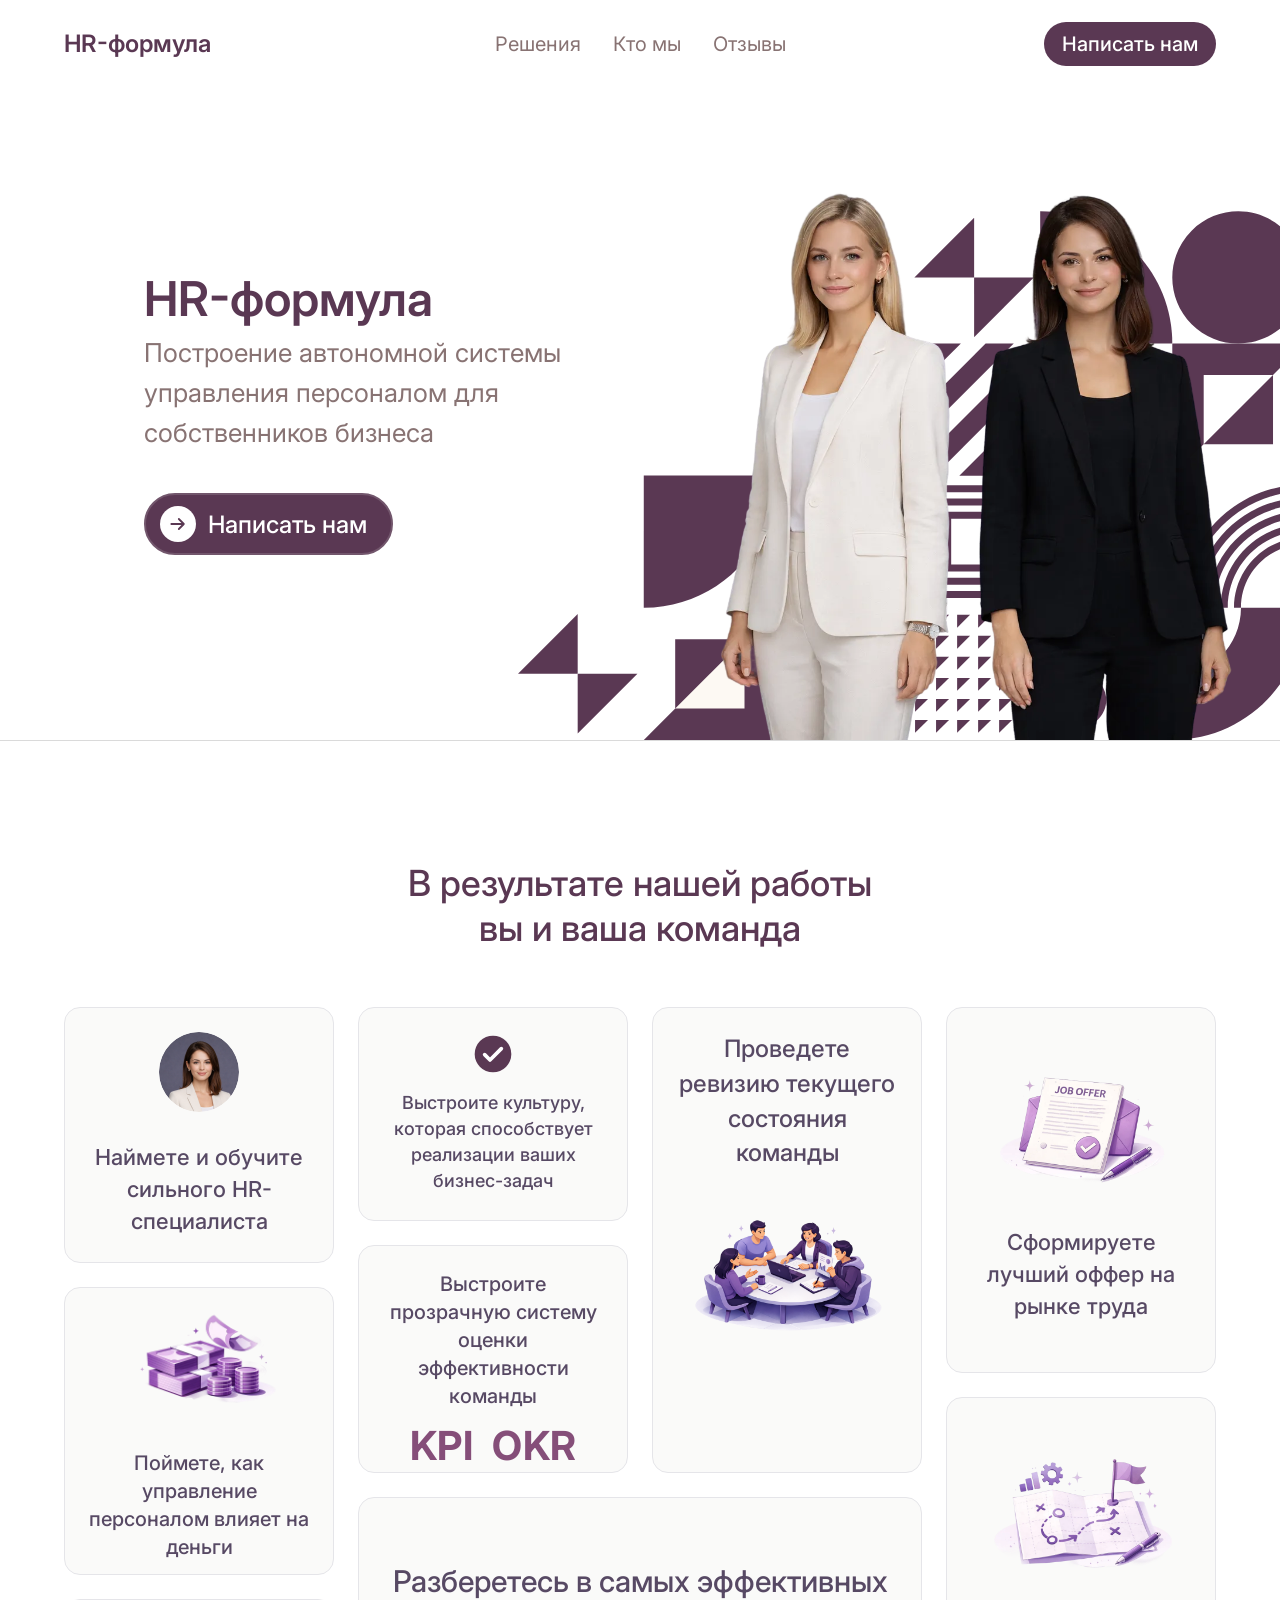
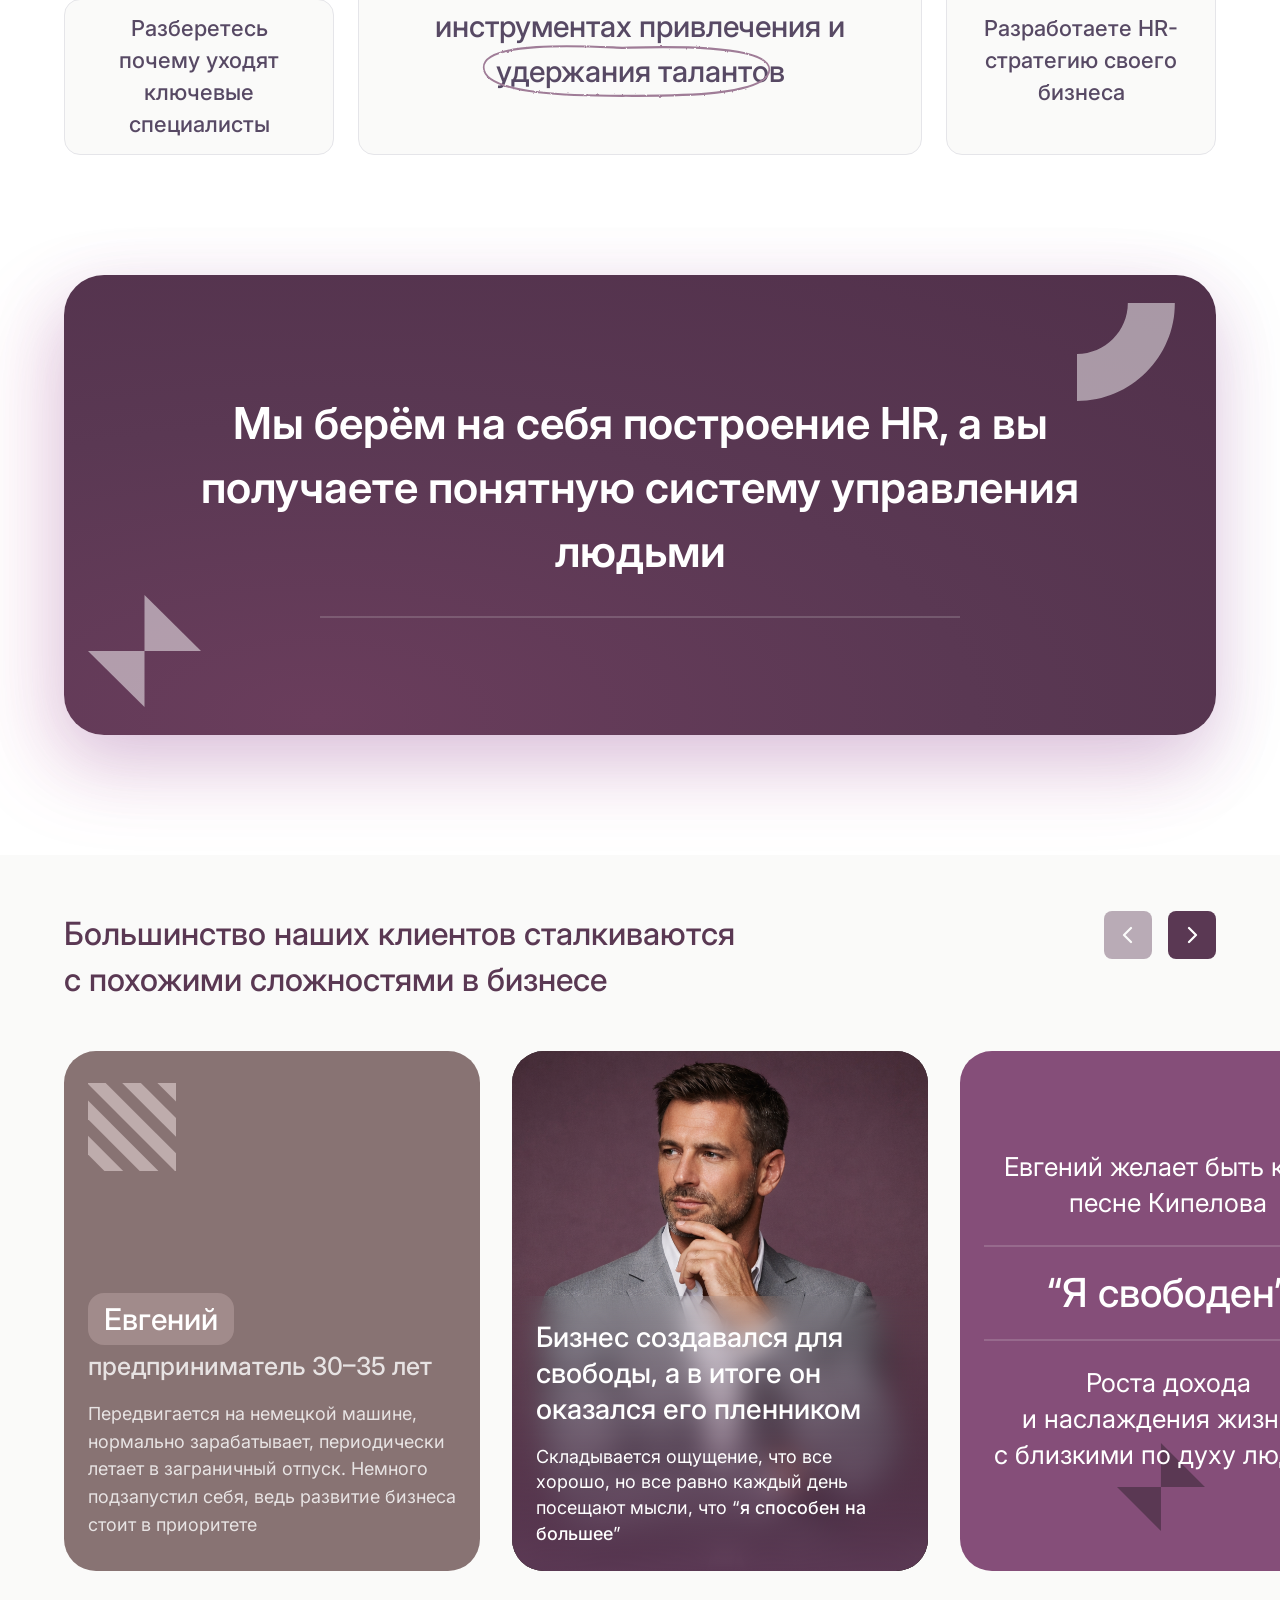
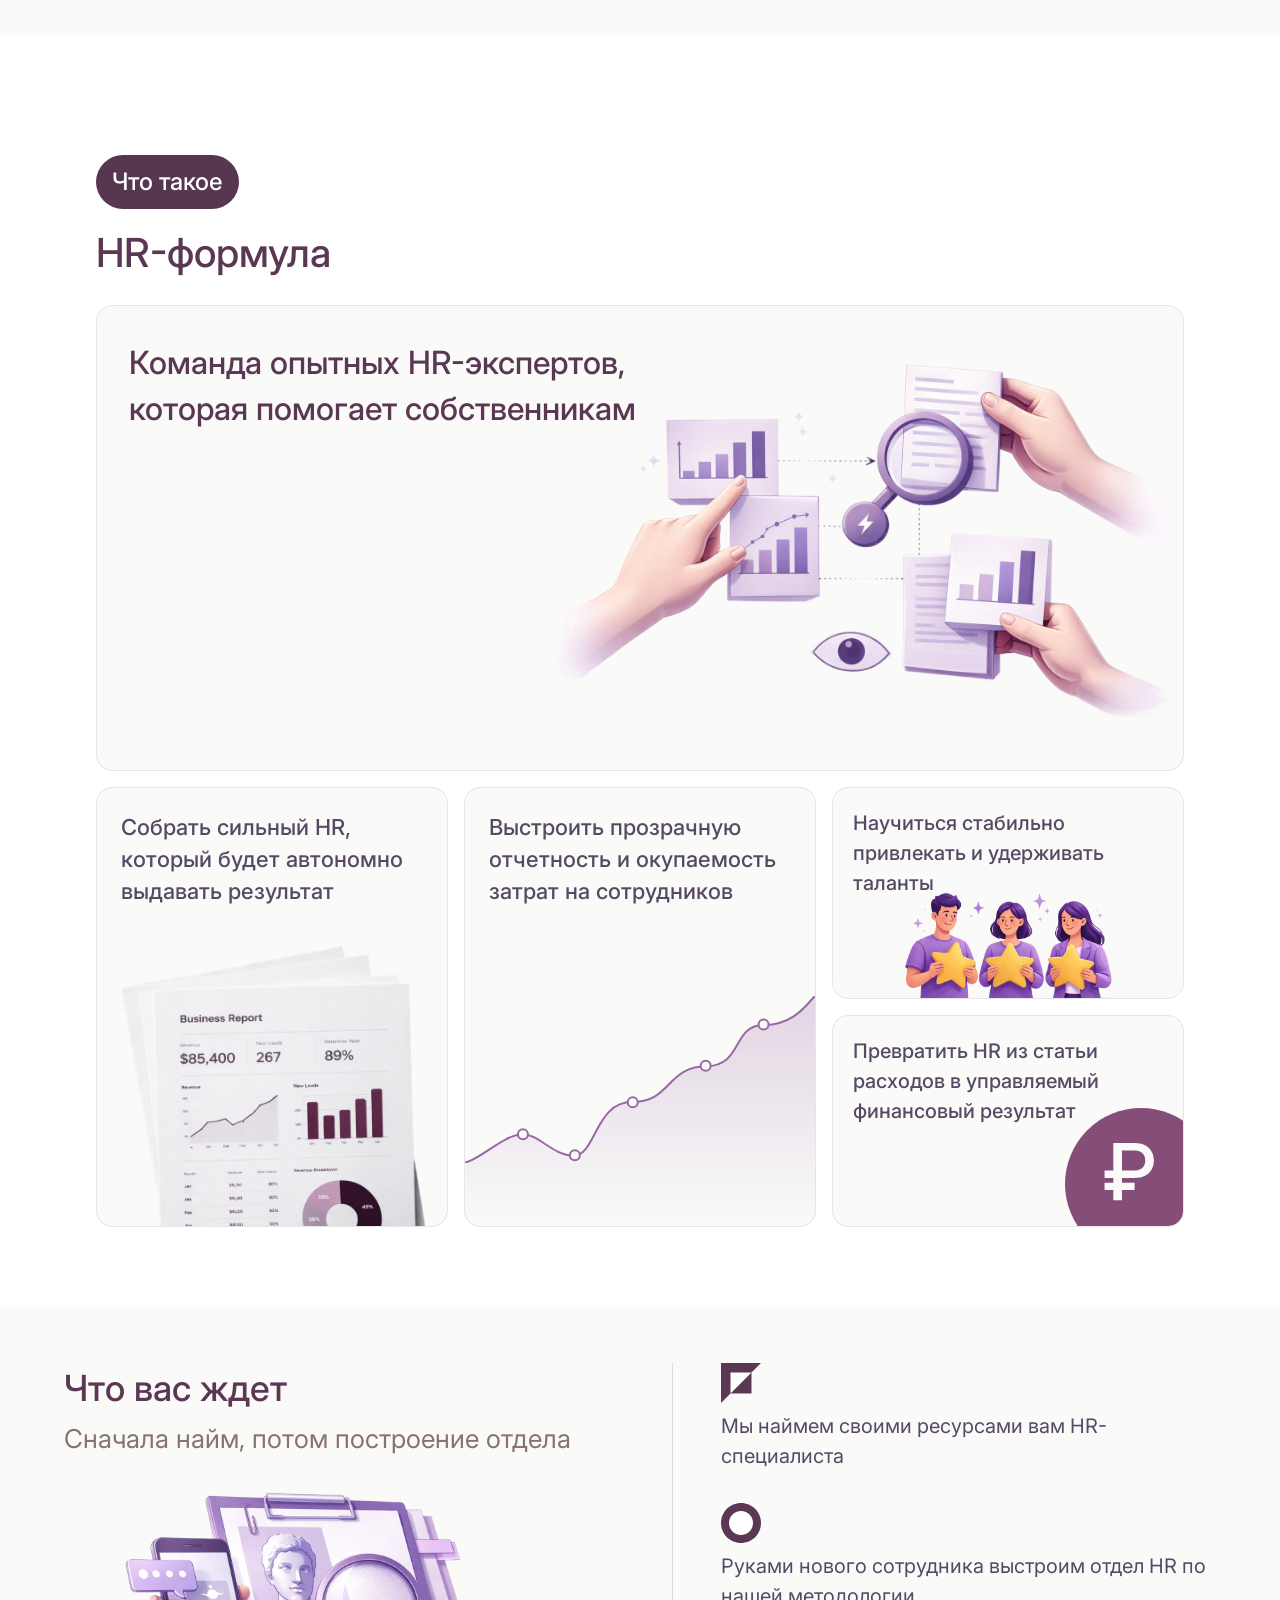
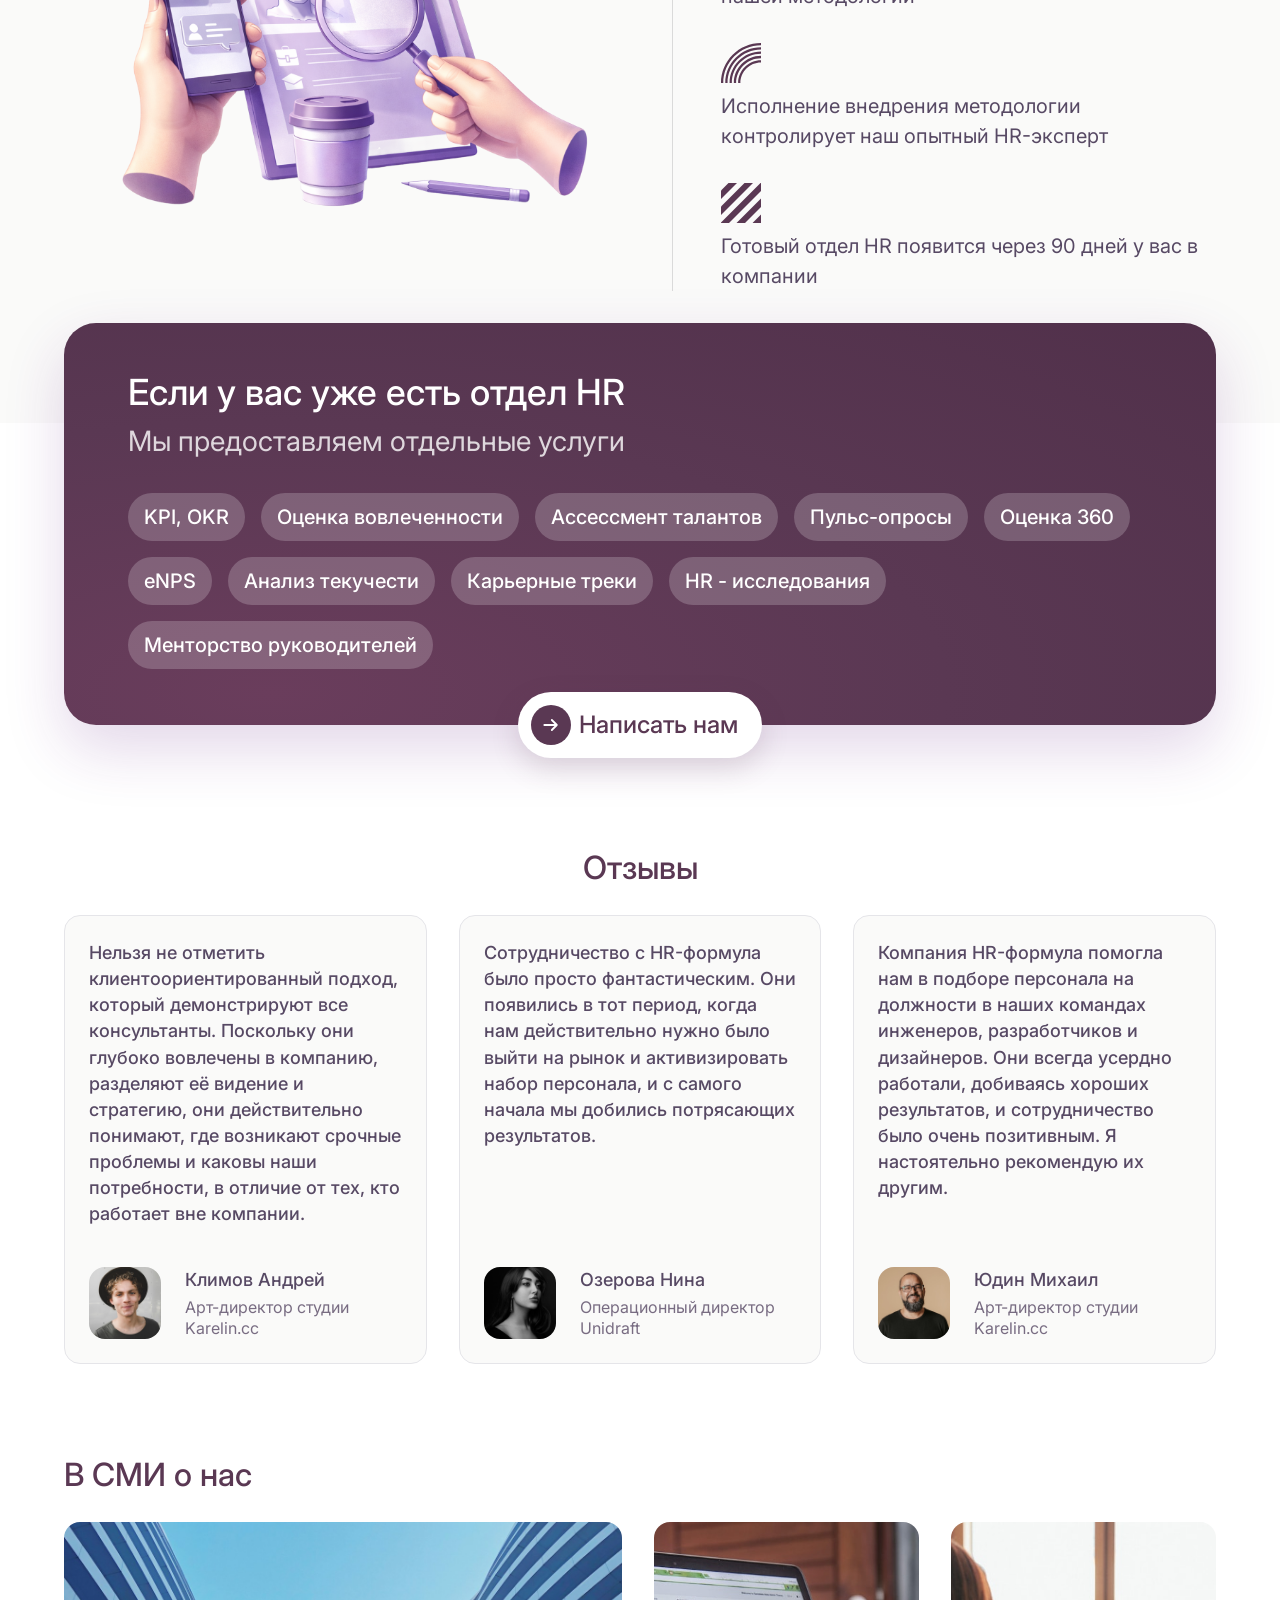
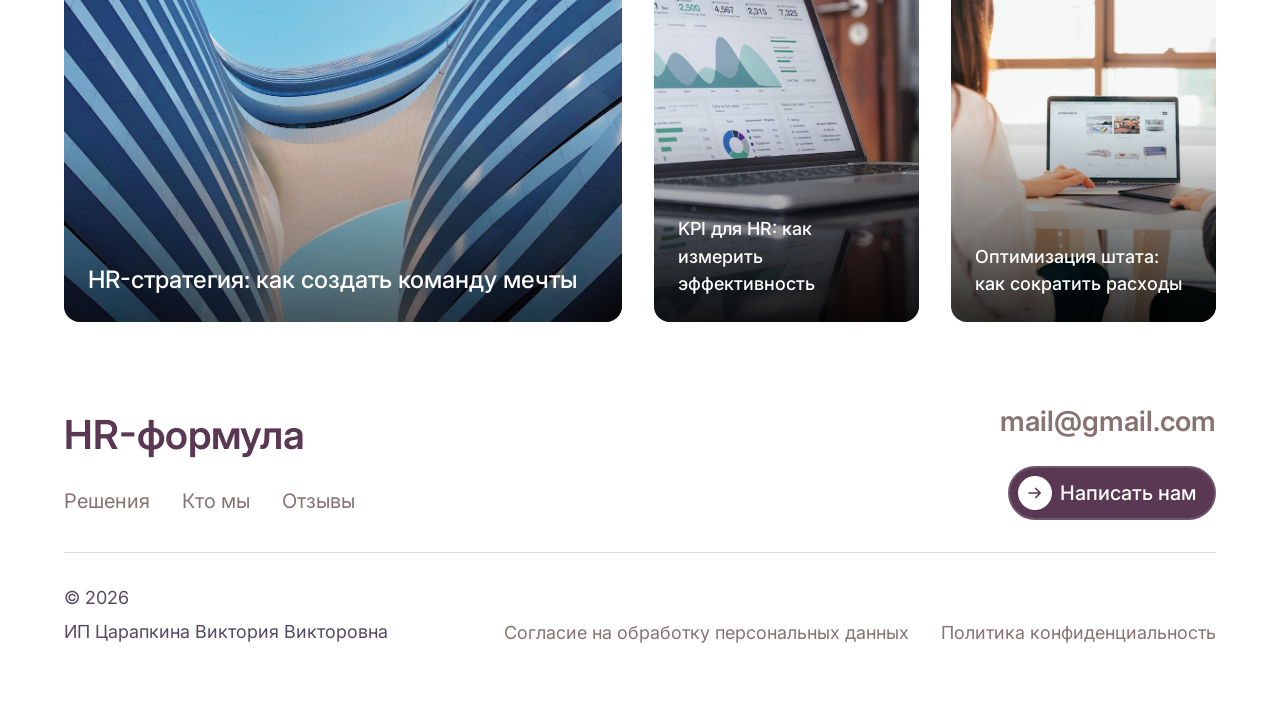
==== index.html @ 3196eb5e "Лендинг + CMS" ====
<!DOCTYPE html>
<html lang="ru">
<head>
  <meta charset="UTF-8" />
  <meta name="viewport" content="width=device-width, initial-scale=1.0" />
  <title>HR-формула</title>
  <meta name="description" content="Построение автономной системы управления персоналом для собственников бизнеса" />
  <link rel="preconnect" href="https://fonts.googleapis.com" />
  <link rel="preconnect" href="https://fonts.gstatic.com" crossorigin />
  <link href="https://fonts.googleapis.com/css2?family=Inter:wght@400;500;600&display=swap" rel="stylesheet" />
  <link rel="stylesheet" href="styles.css" />
</head>
<body>
  <!-- ============ HEADER ============ -->
  <header class="header" id="header">
    <div class="header__inner container">
      <a href="#" class="logo">HR-формула</a>

      <nav class="nav" id="nav" aria-label="Основная навигация">
        <ul class="nav__list">
          <li><a href="#solutions" class="nav__link">Решения</a></li>
          <li><a href="#about" class="nav__link">Кто мы</a></li>
          <li><a href="#reviews" class="nav__link">Отзывы</a></li>
        </ul>

        <!-- нижняя зона меню: видна только в мобильном фуллскрин-меню -->
        <div class="nav__foot">
          <a href="#contact" class="btn btn--pill nav__cta">Написать нам</a>
          <a href="mailto:mail@gmail.com" class="nav__email">mail@gmail.com</a>
        </div>
      </nav>

      <a href="#contact" class="btn btn--pill header__cta">Написать нам</a>

      <button
        class="burger"
        id="burger"
        aria-label="Открыть меню"
        aria-expanded="false"
        aria-controls="nav"
      >
        <span></span>
        <span></span>
        <span></span>
      </button>
    </div>
  </header>

  <!-- backdrop for mobile menu -->
  <div class="menu-overlay" id="menuOverlay" hidden></div>

  <!-- ============ HERO ============ -->
  <main>
    <section class="hero">
      <div class="hero__inner container">
        <div class="hero__content">
          <h1 class="hero__title">HR-формула</h1>
          <p class="hero__subtitle">
            Построение автономной системы управления персоналом
            для собственников бизнеса
          </p>
          <a href="#contact" class="btn btn--cta">
            <span class="btn--cta__icon" aria-hidden="true">
              <svg width="20" height="20" viewBox="0 0 24 24" fill="none" xmlns="http://www.w3.org/2000/svg">
                <path d="M4 12h15M13 6l6 6-6 6" stroke="#5a3853" stroke-width="2.2" stroke-linecap="round" stroke-linejoin="round"/>
              </svg>
            </span>
            Написать нам
          </a>
        </div>

        <div class="hero__media">
          <svg class="hero__pattern" viewBox="0 0 848 594" width="848" height="594" fill="none" xmlns="http://www.w3.org/2000/svg" aria-hidden="true" focusable="false">
            <g>
              <path d="M719.828 149.753C747.397 177.322 792.095 177.322 819.664 149.753C847.233 122.185 847.233 77.4867 819.664 49.9178C792.095 22.349 747.397 22.349 719.828 49.9178C692.259 77.4866 692.259 122.185 719.828 149.753Z" fill="#5A3853"/>
              <path d="M296.27 432.133C323.839 459.701 368.536 459.701 396.105 432.133C423.674 404.564 423.674 359.866 396.105 332.297C368.536 304.728 323.839 304.728 296.27 332.297C268.701 359.866 268.701 404.564 296.27 432.133Z" fill="#5A3853"/>
              <path d="M337.778 417.913C357.501 422.568 377.264 410.353 381.919 390.63C386.574 370.907 374.359 351.145 354.636 346.49C334.913 341.834 315.15 354.049 310.495 373.773C305.84 393.496 318.055 413.258 337.778 417.913Z" fill="#FDF9F3"/>
              <path d="M840.355 452.82L772.553 452.82C772.553 493.348 739.703 526.198 699.176 526.198L699.176 594C777.14 594 840.355 530.793 840.355 452.82Z" fill="#5A3853"/>
              <path d="M606.062 391.536C611.208 403.959 625.45 409.858 637.873 404.713C650.296 399.567 656.196 385.324 651.05 372.901C645.904 360.478 631.662 354.579 619.238 359.725C606.815 364.87 600.916 379.113 606.062 391.536Z" fill="#5A3853"/>
              <path d="M134.405 594L275.594 452.811L275.594 594L134.405 594Z" fill="#5A3853"/>
              <path d="M242.025 560.443L242.025 486.377L167.959 486.377L167.959 560.443L242.025 560.443Z" fill="#5A3853"/>
              <path d="M167.959 560.443L242.025 486.377L242.025 560.443L167.959 560.443Z" fill="#FDF9F3"/>
              <path d="M699.158 311.622L840.355 170.434L699.158 170.434L699.158 311.622Z" fill="#5A3853"/>
              <path d="M732.723 278.066L806.789 278.066L806.789 204L732.723 204L732.723 278.066Z" fill="#5A3853"/>
              <path d="M732.723 278.057L806.789 203.99L732.723 203.99L732.723 278.057Z" fill="white"/>
              <path d="M708.612 452.811C708.612 380.168 767.712 321.068 840.355 321.068L840.355 328.537C771.828 328.537 716.081 384.284 716.081 452.811L708.612 452.811Z" fill="#5A3853"/>
              <path d="M722.725 452.811C722.725 387.955 775.49 335.181 840.355 335.181L840.355 342.65C779.614 342.65 730.204 392.061 730.204 452.802L722.734 452.802L722.725 452.811Z" fill="#5A3853"/>
              <path d="M736.848 452.811C736.848 395.741 783.285 349.304 840.355 349.304L840.355 356.773C787.401 356.773 744.317 399.856 744.317 452.811L736.848 452.811Z" fill="#5A3853"/>
              <path d="M750.961 452.811C750.961 403.518 791.063 363.426 840.355 363.426L840.355 370.895C795.187 370.895 758.439 407.643 758.439 452.811L750.97 452.811L750.961 452.811Z" fill="#5A3853"/>
              <path d="M765.084 452.811C765.084 411.305 798.849 377.54 840.355 377.54L840.355 385.009C802.973 385.009 772.553 415.42 772.553 452.802L765.084 452.802L765.084 452.811Z" fill="#5A3853"/>
              <path d="M427.158 442.432L427.158 322.001L547.58 322.001L547.58 442.432L427.158 442.432ZM434.636 329.48L434.636 434.963L540.12 434.963L540.12 329.48L434.636 329.48Z" fill="#5A3853"/>
              <path d="M441.281 428.31L441.281 336.124L533.467 336.124L533.467 428.31L441.281 428.31ZM448.75 343.593L448.75 420.841L525.989 420.841L525.989 343.593L448.75 343.593Z" fill="#5A3853"/>
              <path d="M455.403 414.196L455.403 350.246L519.344 350.246L519.344 414.196L455.403 414.196ZM462.872 357.715L462.872 406.727L511.875 406.727L511.875 357.715L462.872 357.715Z" fill="#5A3853"/>
              <path d="M313.992 240.823C329.455 242.99 343.748 232.212 345.916 216.749C348.083 201.286 337.305 186.994 321.842 184.826C306.379 182.658 292.086 193.436 289.919 208.899C287.751 224.362 298.529 238.655 313.992 240.823Z" fill="#5A3853"/>
              <path d="M312.539 297.011C327.873 299.961 342.694 289.922 345.644 274.589C348.594 259.256 338.555 244.435 323.222 241.485C307.889 238.535 293.068 248.573 290.118 263.906C287.168 279.24 297.206 294.061 312.539 297.011Z" fill="#5A3853"/>
              <path d="M346.184 212.819C346.184 228.434 358.842 241.091 374.456 241.091C390.071 241.091 402.729 228.434 402.729 212.819C402.729 197.205 390.071 184.547 374.456 184.547C358.842 184.547 346.184 197.205 346.184 212.819Z" fill="#5A3853"/>
              <path d="M346.184 269.237C346.184 284.851 358.842 297.509 374.456 297.509C390.071 297.509 402.729 284.851 402.729 269.237C402.729 253.622 390.071 240.965 374.456 240.965C358.842 240.965 346.184 253.622 346.184 269.237Z" fill="#5A3853"/>
              <path d="M572.016 495.206C572.016 510.82 584.674 523.478 600.288 523.478C615.903 523.478 628.561 510.82 628.561 495.206C628.561 479.592 615.903 466.934 600.288 466.934C584.674 466.934 572.016 479.592 572.016 495.206Z" fill="#5A3853"/>
              <path d="M572.016 551.614C572.016 567.229 584.674 579.887 600.288 579.887C615.903 579.887 628.561 567.229 628.561 551.614C628.561 536 615.903 523.342 600.288 523.342C584.674 523.342 572.016 536 572.016 551.614Z" fill="#5A3853"/>
              <path d="M628.561 495.206C628.561 510.82 641.219 523.478 656.833 523.478C672.448 523.478 685.105 510.82 685.105 495.206C685.105 479.592 672.448 466.934 656.833 466.934C641.219 466.934 628.561 479.592 628.561 495.206Z" fill="#5A3853"/>
              <path d="M628.561 551.614C628.561 567.229 641.219 579.887 656.833 579.887C672.448 579.887 685.105 567.229 685.105 551.614C685.105 536 672.448 523.342 656.833 523.342C641.219 523.342 628.561 536 628.561 551.614Z" fill="#5A3853"/>
              <path d="M310.886 558.703L381.48 558.703L381.48 488.108L310.886 488.108L310.886 558.703Z" fill="#5A3853"/>
              <path d="M593.267 276.389L663.861 276.389L663.861 205.794L593.267 205.794L593.267 276.389Z" fill="#5A3853"/>
              <path d="M536.604 474.104L536.604 460.317L550.473 460.317L536.604 474.104Z" fill="#5A3853"/>
              <path d="M536.604 496.584L536.604 482.797L550.473 482.797L536.604 496.584Z" fill="#5A3853"/>
              <path d="M536.604 519.064L536.604 505.277L550.473 505.277L536.604 519.064Z" fill="#5A3853"/>
              <path d="M536.604 541.544L536.604 527.757L550.473 527.757L536.604 541.544Z" fill="#5A3853"/>
              <path d="M536.604 564.033L536.604 550.237L550.473 550.237L536.604 564.033Z" fill="#5A3853"/>
              <path d="M536.604 586.513L536.604 572.717L550.473 572.717L536.604 586.513Z" fill="#5A3853"/>
              <path d="M514.145 474.104L514.145 460.317L528.014 460.317L514.145 474.104Z" fill="#5A3853"/>
              <path d="M514.145 496.584L514.145 482.797L528.014 482.797L514.145 496.584Z" fill="#5A3853"/>
              <path d="M514.145 519.064L514.145 505.277L528.014 505.277L514.145 519.064Z" fill="#5A3853"/>
              <path d="M514.145 541.544L514.145 527.757L528.014 527.757L514.145 541.544Z" fill="#5A3853"/>
              <path d="M514.145 564.033L514.145 550.237L528.014 550.237L514.145 564.033Z" fill="#5A3853"/>
              <path d="M514.145 586.513L514.145 572.716L528.014 572.716L514.145 586.513Z" fill="#5A3853"/>
              <path d="M491.668 474.104L491.668 460.317L505.537 460.317L491.668 474.104Z" fill="#5A3853"/>
              <path d="M491.668 496.584L491.668 482.797L505.537 482.797L491.668 496.584Z" fill="#5A3853"/>
              <path d="M491.668 519.064L491.668 505.277L505.537 505.277L491.668 519.064Z" fill="#5A3853"/>
              <path d="M491.668 541.544L491.668 527.757L505.537 527.757L491.668 541.544Z" fill="#5A3853"/>
              <path d="M491.668 564.033L491.668 550.237L505.537 550.237L491.668 564.033Z" fill="#5A3853"/>
              <path d="M491.668 586.513L491.668 572.716L505.537 572.716L491.668 586.513Z" fill="#5A3853"/>
              <path d="M469.211 474.104L469.211 460.317L483.08 460.317L469.211 474.104Z" fill="#5A3853"/>
              <path d="M469.211 496.584L469.211 482.797L483.08 482.797L469.211 496.584Z" fill="#5A3853"/>
              <path d="M469.211 519.064L469.211 505.277L483.08 505.277L469.211 519.064Z" fill="#5A3853"/>
              <path d="M469.211 541.544L469.211 527.757L483.08 527.757L469.211 541.544Z" fill="#5A3853"/>
              <path d="M469.211 564.033L469.211 550.237L483.08 550.237L469.211 564.033Z" fill="#5A3853"/>
              <path d="M469.211 586.513L469.211 572.716L483.08 572.716L469.211 586.513Z" fill="#5A3853"/>
              <path d="M446.737 474.104L446.737 460.317L460.605 460.317L446.737 474.104Z" fill="#5A3853"/>
              <path d="M446.737 496.584L446.737 482.797L460.605 482.797L446.737 496.584Z" fill="#5A3853"/>
              <path d="M446.737 519.064L446.737 505.277L460.605 505.277L446.737 519.064Z" fill="#5A3853"/>
              <path d="M446.737 541.544L446.737 527.757L460.605 527.757L446.737 541.544Z" fill="#5A3853"/>
              <path d="M446.737 564.033L446.737 550.237L460.605 550.237L446.737 564.033Z" fill="#5A3853"/>
              <path d="M446.737 586.513L446.737 572.716L460.605 572.716L446.737 586.513Z" fill="#5A3853"/>
              <path d="M424.278 474.104L424.278 460.317L438.146 460.317L424.278 474.104Z" fill="#5A3853"/>
              <path d="M424.278 496.584L424.278 482.797L438.146 482.797L424.278 496.584Z" fill="#5A3853"/>
              <path d="M424.278 519.064L424.278 505.277L438.146 505.277L424.278 519.064Z" fill="#5A3853"/>
              <path d="M424.278 541.544L424.278 527.757L438.146 527.757L424.278 541.544Z" fill="#5A3853"/>
              <path d="M424.278 564.033L424.278 550.237L438.146 550.237L424.278 564.033Z" fill="#5A3853"/>
              <path d="M424.278 586.513L424.278 572.717L438.146 572.717L424.278 586.513Z" fill="#5A3853"/>
              <path d="M423.575 99.8392L487.371 99.8392L487.371 36.0432L423.575 99.8392Z" fill="#5A3853"/>
              <path d="M487.374 163.635L487.374 99.8392L551.17 99.8392L487.374 163.635Z" fill="#5A3853"/>
              <path d="M443.159 170.497L416.781 196.875L416.781 226.933L473.217 170.497L443.159 170.497Z" fill="#5A3853"/>
              <path d="M499.701 170.497L416.779 253.419L416.779 283.468L529.75 170.497L499.701 170.497Z" fill="#5A3853"/>
              <path d="M557.969 170.497L556.237 170.497L416.78 309.955L416.78 311.686L445.107 311.686L557.969 198.824L557.969 170.497Z" fill="#5A3853"/>
              <path d="M557.969 225.31L471.593 311.686L501.642 311.686L557.969 255.359L557.969 225.31Z" fill="#5A3853"/>
              <path d="M528.128 311.686L557.969 311.686L557.969 281.845L528.128 311.686Z" fill="#5A3853"/>
              <path d="M127.594 523.406L63.7977 523.406L63.7977 587.202L127.594 523.406Z" fill="#5A3853"/>
              <path d="M63.7969 459.61L63.7969 523.406L0.000844074 523.406L63.7969 459.61Z" fill="#5A3853"/>
              <path d="M557.969 29.2357L557.969 170.425L699.158 170.425C699.158 92.4516 635.942 29.2357 557.969 29.2357Z" fill="#5A3853"/>
              <path d="M275.58 311.622L134.391 311.622L134.391 452.811C212.364 452.811 275.58 389.595 275.58 311.622Z" fill="#5A3853"/>
            </g>
          </svg>
          <img class="hero__photo" src="assets/team.png" alt="Две женщины — специалисты HR-формулы" />
        </div>
      </div>
    </section>

    <!-- ============ РЕЗУЛЬТАТЫ (второй блок) ============ -->
    <section class="results" id="solutions">
      <div class="container">
        <h2 class="results__title">В результате нашей работы вы и ваша команда</h2>

        <div class="results__grid">
          <!-- колонка 1 -->
          <article class="card card--avatar">
            <img class="card__avatar" src="assets/avatar.png" alt="HR-специалист" width="80" height="80" />
            <p class="card__text">Наймете и обучите сильного HR-специалиста</p>
          </article>

          <article class="card card--media card--money">
            <img class="card__img" src="assets/result-money.png" alt="" aria-hidden="true" />
            <p class="card__text">Поймете, как управление персоналом влияет на деньги</p>
          </article>

          <article class="card card--why">
            <p class="card__text">Разберетесь почему уходят ключевые специалисты</p>
          </article>

          <!-- колонка 2 -->
          <article class="card card--icon card--culture">
            <span class="card__check" aria-hidden="true">
              <svg viewBox="0 0 24 24" width="40" height="40" fill="none" xmlns="http://www.w3.org/2000/svg">
                <circle cx="12" cy="12" r="11" fill="#5a3853" />
                <path d="M7 12.4l3.2 3.2L17 8.8" stroke="#fff" stroke-width="2.2" stroke-linecap="round" stroke-linejoin="round" />
              </svg>
            </span>
            <p class="card__text card__text--sm">Выстроите культуру, которая способствует реализации ваших бизнес-задач</p>
          </article>

          <article class="card card--kpi">
            <p class="card__text">Выстроите прозрачную систему оценки эффективности команды</p>
            <p class="card__kpi">KPI&nbsp;&nbsp;OKR</p>
          </article>

          <!-- колонка 3 (центр) -->
          <article class="card card--tall card--top card--revision">
            <p class="card__text card__text--lg">Проведете ревизию текущего состояния команды</p>
            <img class="card__img" src="assets/result-team.png" alt="" aria-hidden="true" />
          </article>

          <!-- широкая карточка -->
          <article class="card card--wide">
            <p class="card__text card__text--xl">
              Разберетесь в самых эффективных инструментах привлечения и
              <span class="card__hl">
                удержания талантов
                <img class="card__underline" src="assets/underline.svg" alt="" aria-hidden="true" />
              </span>
            </p>
          </article>

          <!-- колонка 4 -->
          <article class="card card--media card--tall card--offer">
            <img class="card__img" src="assets/result-offer.png" alt="" aria-hidden="true" />
            <p class="card__text">Сформируете лучший оффер на рынке труда</p>
          </article>

          <article class="card card--media card--tall card--strategy">
            <img class="card__img" src="assets/result-strategy.png" alt="" aria-hidden="true" />
            <p class="card__text">Разработаете HR-стратегию своего бизнеса</p>
          </article>
        </div>
      </div>
    </section>

    <!-- ============ ОБЕЩАНИЕ (третий блок) ============ -->
    <section class="cta">
      <div class="container">
        <div class="cta__card">
          <img class="cta__shape cta__shape--quote" src="assets/cta-quote.svg" alt="" aria-hidden="true" />
          <img class="cta__shape cta__shape--arrow" src="assets/cta-arrow.svg" alt="" aria-hidden="true" />
          <p class="cta__title">
            Мы берём на себя построение HR, а вы получаете понятную систему управления людьми
          </p>
          <hr class="cta__divider" />
        </div>
      </div>
    </section>

    <!-- ============ КЕЙСЫ / СЛОЖНОСТИ (четвёртый блок) ============ -->
    <section class="cases">
      <div class="cases__band">
        <div class="container cases__head">
          <h2 class="cases__title">
            Большинство наших клиентов сталкиваются<br />
            с похожими сложностями в бизнесе
          </h2>
          <div class="cases__nav">
            <button class="cases__arrow" type="button" data-dir="prev" aria-label="Предыдущий слайд" aria-controls="casesSlider">
              <svg viewBox="0 0 24 24" width="24" height="24" fill="none" xmlns="http://www.w3.org/2000/svg" aria-hidden="true">
                <path d="M15 5l-7 7 7 7" stroke="currentColor" stroke-width="2.2" stroke-linecap="round" stroke-linejoin="round" />
              </svg>
            </button>
            <button class="cases__arrow" type="button" data-dir="next" aria-label="Следующий слайд" aria-controls="casesSlider">
              <svg viewBox="0 0 24 24" width="24" height="24" fill="none" xmlns="http://www.w3.org/2000/svg" aria-hidden="true">
                <path d="M9 5l7 7-7 7" stroke="currentColor" stroke-width="2.2" stroke-linecap="round" stroke-linejoin="round" />
              </svg>
            </button>
          </div>
        </div>

        <div class="cases__slider" id="casesSlider">
          <!-- Карточка 1: профиль -->
          <article class="case case--profile">
            <img class="case__deco case__deco--stripes" src="assets/case-stripes.svg" alt="" aria-hidden="true" />
            <div class="case__body">
              <div class="case__person">
                <span class="case__badge">Евгений</span>
                <p class="case__role">предприниматель 30–35 лет</p>
              </div>
              <p class="case__desc">
                Передвигается на немецкой машине, нормально зарабатывает,
                периодически летает в заграничный отпуск. Немного подзапустил
                себя, ведь развитие бизнеса стоит в приоритете
              </p>
            </div>
          </article>

          <!-- Карточка 2: фото + оверлей -->
          <article class="case case--photo">
            <img class="case__img" src="assets/case-man.png" alt="Евгений" />
            <div class="case__overlay">
              <p class="case__quote">
                Бизнес создавался для свободы, а в итоге он оказался его пленником
              </p>
              <p class="case__note">
                Складывается ощущение, что все хорошо, но все равно каждый день
                посещают мысли, что “<b>я способен на большее</b>”
              </p>
            </div>
          </article>

          <!-- Карточка 3: цитата -->
          <article class="case case--quote">
            <div class="case__center">
              <p class="case__line">Евгений желает быть как в песне Кипелова</p>
              <hr class="case__divider" />
              <p class="case__big">“Я свободен”</p>
              <hr class="case__divider" />
              <p class="case__line">
                Роста дохода<br />
                и наслаждения жизнью<br />
                с близкими по духу людьми
              </p>
            </div>
            <img class="case__deco case__deco--star" src="assets/case-star.svg" alt="" aria-hidden="true" />
          </article>

          <!-- Карточка 4: фото (тёмное) + оверлей -->
          <article class="case case--photo case--photo-alt">
            <img class="case__img" src="assets/case-dark.jpg" alt="" aria-hidden="true" />
            <div class="case__overlay case__overlay--top">
              <p class="case__note">
                Складывается ощущение, что все хорошо, но все равно каждый день
                посещают мысли, что “<b>я способен на большее</b>”
              </p>
              <p class="case__quote">
                Бизнес создавался для свободы, а в итоге он оказался его пленником
              </p>
            </div>
          </article>
        </div>
      </div>
    </section>

    <!-- ============ ЧТО ТАКОЕ HR-ФОРМУЛА (пятый блок) ============ -->
    <section class="about" id="about">
      <div class="container">
        <div class="about__head">
          <span class="about__badge">Что такое</span>
          <h2 class="about__title">HR-формула</h2>
        </div>

        <div class="about__grid">
          <!-- вводная широкая карточка -->
          <article class="about__card about__hero-card">
            <p class="about__hero-text">
              Команда опытных HR-экспертов, которая помогает собственникам
            </p>
            <img class="about__hero-img" src="assets/about-hero.png" alt="" aria-hidden="true" />
          </article>

          <!-- карточка A -->
          <article class="about__card about__card--a">
            <p class="about__card-title">
              Собрать сильный HR, который будет автономно выдавать результат
            </p>
            <img class="about__card-img about__card-img--report" src="assets/about-report.png" alt="" aria-hidden="true" />
          </article>

          <!-- карточка B -->
          <article class="about__card about__card--b">
            <p class="about__card-title">
              Выстроить прозрачную отчетность и окупаемость затрат на сотрудников
            </p>
            <img class="about__card-img about__card-img--graph" src="assets/about-graph.svg" alt="" aria-hidden="true" />
          </article>

          <!-- колонка из двух карточек -->
          <div class="about__col">
            <article class="about__card about__card--people">
              <p class="about__card-title about__card-title--sm">
                Научиться стабильно привлекать и удерживать таланты
              </p>
              <img class="about__card-img about__card-img--people" src="assets/about-people.png" alt="" aria-hidden="true" />
            </article>
            <article class="about__card about__card--ruble">
              <p class="about__card-title about__card-title--sm">
                Превратить HR из статьи расходов в управляемый финансовый результат
              </p>
              <span class="about__ruble" aria-hidden="true">
                <img src="assets/ruble.svg" alt="" />
              </span>
            </article>
          </div>
        </div>
      </div>
    </section>

    <!-- ============ ЧТО ВАС ЖДЁТ (шестой блок) ============ -->
    <section class="offer">
      <div class="offer__band">
        <div class="container">
          <div class="offer__top">
            <div class="offer__left">
              <div class="offer__head">
                <h2 class="offer__title">Что вас ждет</h2>
                <p class="offer__subtitle">Сначала найм, потом построение отдела</p>
              </div>
              <img class="offer__illustration" src="assets/offer-illustration.png" alt="" aria-hidden="true" />
            </div>

            <ul class="offer__list">
              <li class="offer__item">
                <img class="offer__icon" src="assets/offer-icon-1.svg" alt="" aria-hidden="true" />
                <p class="offer__item-text">Мы наймем своими ресурсами вам HR-специалиста</p>
              </li>
              <li class="offer__item">
                <img class="offer__icon" src="assets/offer-icon-2.svg" alt="" aria-hidden="true" />
                <p class="offer__item-text">Руками нового сотрудника выстроим отдел HR по нашей методологии</p>
              </li>
              <li class="offer__item">
                <img class="offer__icon" src="assets/offer-icon-3.svg" alt="" aria-hidden="true" />
                <p class="offer__item-text">Исполнение внедрения методологии контролирует наш опытный HR-эксперт</p>
              </li>
              <li class="offer__item">
                <img class="offer__icon" src="assets/offer-icon-4.svg" alt="" aria-hidden="true" />
                <p class="offer__item-text">Готовый отдел HR появится через 90 дней у вас в компании</p>
              </li>
            </ul>
          </div>
        </div>
      </div>

      <div class="container">
        <div class="offer__card">
          <div class="offer__card-head">
            <p class="offer__card-title">Если у вас уже есть отдел HR</p>
            <p class="offer__card-sub">Мы предоставляем отдельные услуги</p>
          </div>
          <ul class="offer__pills">
            <li>KPI, OKR</li>
            <li>Оценка вовлеченности</li>
            <li>Ассессмент талантов</li>
            <li>Пульс-опросы</li>
            <li>Оценка 360</li>
            <li>eNPS</li>
            <li>Анализ текучести</li>
            <li>Карьерные треки</li>
            <li>HR&nbsp;-&nbsp;исследования</li>
            <li>Менторство руководителей</li>
          </ul>
          <a href="#contact" class="offer__cta">
            <span class="offer__cta-icon" aria-hidden="true">
              <svg width="20" height="20" viewBox="0 0 24 24" fill="none" xmlns="http://www.w3.org/2000/svg">
                <path d="M4 12h15M13 6l6 6-6 6" stroke="#fff" stroke-width="2.2" stroke-linecap="round" stroke-linejoin="round" />
              </svg>
            </span>
            Написать нам
          </a>
        </div>
      </div>
    </section>

    <!-- ============ ОТЗЫВЫ (седьмой блок) ============ -->
    <section class="reviews" id="reviews">
      <div class="container">
        <h2 class="reviews__title">Отзывы</h2>

        <!-- Карточки рендерятся из content/reviews.json (см. script.js) -->
        <div class="reviews__grid" id="reviewsSlider"></div>
      </div>
    </section>

    <!-- ============ В СМИ О НАС (восьмой блок) ============ -->
    <section class="press">
      <div class="container">
        <h2 class="press__title">В СМИ о нас</h2>

        <!-- Карточки рендерятся из content/press.json (см. script.js) -->
        <div class="press__grid" id="pressGrid"></div>
      </div>
    </section>
  </main>

  <!-- ============ FOOTER ============ -->
  <footer class="footer">
    <div class="container">
      <div class="footer__top">
        <div class="footer__brand">
          <p class="footer__logo">HR-формула</p>
          <nav class="footer__nav" aria-label="Футер">
            <a href="#solutions">Решения</a>
            <a href="#about">Кто мы</a>
            <a href="#reviews">Отзывы</a>
          </nav>
        </div>

        <div class="footer__contact">
          <a class="footer__email" href="mailto:mail@gmail.com">mail@gmail.com</a>
          <a class="btn btn--cta footer__cta" href="#contact">
            <span class="btn--cta__icon" aria-hidden="true">
              <svg width="18" height="18" viewBox="0 0 24 24" fill="none" xmlns="http://www.w3.org/2000/svg">
                <path d="M4 12h15M13 6l6 6-6 6" stroke="#5a3853" stroke-width="2.2" stroke-linecap="round" stroke-linejoin="round" />
              </svg>
            </span>
            Написать нам
          </a>
        </div>
      </div>

      <hr class="footer__divider" />

      <div class="footer__bottom">
        <div class="footer__legal">
          <p>© 2026</p>
          <p>ИП Царапкина Виктория Викторовна</p>
        </div>
        <div class="footer__links">
          <a href="#">Согласие на обработку персональных данных</a>
          <a href="#">Политика конфиденциальность</a>
        </div>
      </div>
    </div>
  </footer>

  <script src="script.js"></script>
</body>
</html>
---- styles.css ----
/* ============ DESIGN TOKENS ============ */
:root {
  --color-bg: #ffffff;
  --color-primary: #5a3853;
  --color-primary-border: #72566c;
  --color-text-muted: #887373;
  --color-divider: #dadada;

  --header-h: 88px;
  --container-max: 1440px;
  --container-pad: 64px;

  --radius-pill: 48px;

  font-family: "Inter", system-ui, -apple-system, "Segoe UI", Roboto, sans-serif;
}

/* ============ RESET ============ */
*,
*::before,
*::after {
  box-sizing: border-box;
  margin: 0;
  padding: 0;
}

html {
  scroll-behavior: smooth;
}

body {
  background: var(--color-bg);
  color: var(--color-primary);
  font-family: inherit;
  line-height: 1.4;
  -webkit-font-smoothing: antialiased;
  /* clip (не hidden): обрезает по горизонтали, но не создаёт скролл-контейнер,
     чтобы корректно работал window scroll и эффект header при прокрутке */
  overflow-x: clip;
}

a {
  text-decoration: none;
  color: inherit;
}

ul {
  list-style: none;
}

img {
  display: block;
  max-width: 100%;
}

.container {
  width: 100%;
  max-width: var(--container-max);
  margin-inline: auto;
  padding-inline: var(--container-pad);
}

/* ============ HEADER (fixed + blurred backdrop) ============ */
.header {
  position: fixed;
  inset: 0 0 auto 0;
  z-index: 100;
  height: var(--header-h);
  display: flex;
  align-items: center;
  /* подложка цвета body с прозрачностью + blur */
  background: rgba(255, 255, 255, 0.5);
  -webkit-backdrop-filter: blur(10px);
  backdrop-filter: blur(10px);
  border-bottom: 1px solid transparent;
  box-shadow: 0 6px 24px rgba(90, 56, 83, 0);
  /* плавная смена фона/тени при скролле */
  transition: background 0.35s ease, box-shadow 0.35s ease,
    border-color 0.35s ease, backdrop-filter 0.35s ease;
}

/* состояние при прокрутке */
.header.is-scrolled {
  background: rgba(255, 255, 255, 0.85);
  -webkit-backdrop-filter: blur(16px);
  backdrop-filter: blur(16px);
  border-bottom-color: rgba(218, 218, 218, 0.7);
  box-shadow: 0 8px 30px rgba(90, 56, 83, 0.12);
}

.header__inner {
  position: relative;
  display: flex;
  align-items: center;
  justify-content: space-between;
  gap: 24px;
}

.logo {
  font-size: 24px;
  font-weight: 600;
  color: var(--color-primary);
  white-space: nowrap;
}

.nav {
  display: flex;
  align-items: center;
  gap: 48px;
  /* ссылки по центру header независимо от ширины логотипа/кнопки */
  position: absolute;
  left: 50%;
  top: 0;
  height: 100%;
  transform: translateX(-50%);
}

.nav__list {
  display: flex;
  align-items: center;
  gap: 32px;
}

.nav__link {
  font-size: 20px;
  font-weight: 400;
  color: var(--color-text-muted);
  transition: color 0.18s ease;
}

.nav__link:hover {
  color: var(--color-primary);
}

/* CTA + email + обёртка нижней зоны — только в мобильном меню.
   На десктопе обёртка «растворяется» (display:contents), а её содержимое скрыто. */
.nav .nav__cta {
  display: none;
}
.nav__foot {
  display: contents;
}
.nav .nav__email {
  display: none;
}

/* ============ BUTTONS ============ */
.btn {
  display: inline-flex;
  align-items: center;
  justify-content: center;
  cursor: pointer;
  font-family: inherit;
  border: none;
  transition: transform 0.15s ease, box-shadow 0.2s ease, opacity 0.2s ease;
}

.btn:active {
  transform: translateY(1px);
}

.btn--pill {
  background: var(--color-primary);
  color: #fff;
  font-size: 20px;
  font-weight: 500;
  padding: 8px 18px;
  border-radius: var(--radius-pill);
  white-space: nowrap;
}

.btn--pill:hover {
  box-shadow: 0 8px 20px rgba(90, 56, 83, 0.28);
}

.btn--cta {
  background: var(--color-primary);
  border: 2px solid var(--color-primary-border);
  color: #fff;
  font-size: 24px;
  font-weight: 500;
  gap: 12px;
  padding: 11px 24px 11px 14px;
  border-radius: var(--radius-pill);
}

.btn--cta:hover {
  box-shadow: 0 12px 28px rgba(90, 56, 83, 0.3);
}

.btn--cta__icon {
  display: inline-flex;
  align-items: center;
  justify-content: center;
  width: 36px;
  height: 36px;
  background: #fff;
  border-radius: 50%;
  flex-shrink: 0;
}

/* ============ BURGER ============ */
.burger {
  display: none;
  flex-direction: column;
  justify-content: center;
  gap: 5px;
  width: 44px;
  height: 44px;
  padding: 10px;
  background: transparent;
  border: none;
  cursor: pointer;
  z-index: 110;
}

.burger span {
  display: block;
  width: 100%;
  height: 2.5px;
  border-radius: 2px;
  background: var(--color-primary);
  transition: transform 0.3s ease, opacity 0.2s ease;
}

.burger.is-open span:nth-child(1) {
  transform: translateY(7.5px) rotate(45deg);
}

.burger.is-open span:nth-child(2) {
  opacity: 0;
}

.burger.is-open span:nth-child(3) {
  transform: translateY(-7.5px) rotate(-45deg);
}

.menu-overlay {
  position: fixed;
  inset: 0;
  z-index: 90;
  background: rgba(90, 56, 83, 0.25);
  -webkit-backdrop-filter: blur(2px);
  backdrop-filter: blur(2px);
}

/* ============ HERO ============ */
.hero {
  position: relative;
  padding-top: var(--header-h);
  border-bottom: 1px solid var(--color-divider);
  /* паттерн выходит за пределы контейнера — обрезаем по краю вьюпорта */
  overflow-x: clip;
}

.hero__inner {
  position: relative;
  display: flex;
  align-items: center;
  min-height: calc(740px - var(--header-h));
}

.hero__content {
  position: relative;
  z-index: 2;
  display: flex;
  flex-direction: column;
  align-items: flex-start;
  gap: 8px;
  padding-left: 80px;
  max-width: 540px;
}

.hero__title {
  font-size: 48px;
  font-weight: 600;
  color: var(--color-primary);
  line-height: 1.1;
}

.hero__subtitle {
  font-size: 26px;
  font-weight: 400;
  line-height: 1.54;
  color: var(--color-text-muted);
}

.hero__content .btn--cta {
  margin-top: 32px;
}

/* визуальный слой: паттерн + фото, занимает правую часть экрана */
.hero__media {
  position: absolute;
  top: 0;
  right: 0;
  bottom: 0;
  width: 62%;
  z-index: 1;
  pointer-events: none;
}

.hero__pattern {
  position: absolute;
  bottom: 0;
  right: -32px;
  width: 100%;
  max-width: 880px;
  height: auto;
  z-index: 0;
  user-select: none;
  pointer-events: none;
}

/* анимация фигур паттерна: мягко появляются/исчезают и «дышат», вразнобой */
@keyframes patTwinkle {
  0%,
  100% {
    opacity: 0.35;
    transform: scale(0.82);
  }
  50% {
    opacity: 1;
    transform: scale(1);
  }
}

/* появление пунктов мобильного меню снизу-вверх с фейдом (stagger) */
@keyframes navItemIn {
  from {
    opacity: 0;
    transform: translateY(14px);
  }
  to {
    opacity: 1;
    transform: translateY(0);
  }
}

.hero__pattern path {
  transform-box: fill-box;
  transform-origin: center;
  animation: patTwinkle 6s ease-in-out infinite;
}

.hero__pattern path:nth-child(7n + 1) { animation-delay: -0.2s; animation-duration: 5.2s; }
.hero__pattern path:nth-child(7n + 2) { animation-delay: -1.1s; animation-duration: 6.4s; }
.hero__pattern path:nth-child(7n + 3) { animation-delay: -2s;   animation-duration: 5.6s; }
.hero__pattern path:nth-child(7n + 4) { animation-delay: -2.9s; animation-duration: 6.8s; }
.hero__pattern path:nth-child(7n + 5) { animation-delay: -3.8s; animation-duration: 5s; }
.hero__pattern path:nth-child(7n + 6) { animation-delay: -4.7s; animation-duration: 6.2s; }
.hero__pattern path:nth-child(7n)     { animation-delay: -5.5s; animation-duration: 7s; }

@media (prefers-reduced-motion: reduce) {
  .hero__pattern path {
    animation: none;
    opacity: 1;
    transform: none;
  }
}

.hero__photo {
  position: absolute;
  bottom: 0;
  right: 6%;
  width: auto;
  height: 84%;
  max-height: 620px;
  z-index: 1;
  object-fit: contain;
}

/* ============ РЕЗУЛЬТАТЫ (второй блок) ============ */
.results {
  /* отступ от первого блока: 120px на desktop */
  padding-top: 120px;
}

.results__title {
  max-width: 500px;
  margin: 0 auto 56px;
  font-size: 36px;
  font-weight: 500;
  line-height: 1.25;
  text-align: center;
  color: var(--color-primary);
}

.results__grid {
  display: grid;
  grid-template-columns: repeat(4, 1fr);
  /* фиксированная сетка строк (1px-юнит) для бенто с высотами как в макете:
     каждая карточка получает собственную высоту, все колонки выровнены по низу */
  grid-template-rows: repeat(748, 1px);
  column-gap: 24px;
  row-gap: 0;
}

/* раскладка-бенто (desktop): grid-row задаёт высоту каждой карточки */
.card--avatar   { grid-column: 1; grid-row: 1 / 257; }
.card--money    { grid-column: 1; grid-row: 281 / 569; }
.card--why      { grid-column: 1; grid-row: 593 / 749; }
.card--culture  { grid-column: 2; grid-row: 1 / 215; }
.card--kpi      { grid-column: 2; grid-row: 239 / 467; }
.card--wide     { grid-column: 2 / 4; grid-row: 491 / 749; }
.card--revision { grid-column: 3; grid-row: 1 / 467; }
.card--offer    { grid-column: 4; grid-row: 1 / 367; }
.card--strategy { grid-column: 4; grid-row: 391 / 749; }

.card {
  display: flex;
  flex-direction: column;
  align-items: center;
  justify-content: center;
  gap: 16px;
  padding: 24px;
  background: #fafaf9;
  border: 1px solid #e5e5e9;
  border-radius: 16px;
  text-align: center;
}

.card__text {
  font-size: 22px;
  font-weight: 500;
  line-height: 1.45;
  color: #574964;
}

.card__text--sm {
  font-size: 18px;
  line-height: 1.45;
}

.card__text--lg {
  font-size: 24px;
}

.card__text--xl {
  font-size: 30px;
  line-height: 1.5;
}

/* более компактный текст в плотных карточках (как в макете) */
.card--money .card__text,
.card--kpi .card__text {
  font-size: 20px;
  line-height: 1.4;
}

.card__avatar {
  width: 80px;
  height: 80px;
  border-radius: 50%;
  object-fit: cover;
}

.card__img {
  width: 100%;
  max-width: 280px;
  height: auto;
  max-height: 200px;
  object-fit: contain;
  pointer-events: none;
  user-select: none;
}

.card--money .card__img {
  max-height: 124px;
}
.card--strategy .card__img {
  max-height: 150px;
}
.card--offer .card__img {
  max-height: 196px;
}
.card--revision .card__img {
  max-height: 210px;
}

.card__check {
  display: inline-flex;
}

.card__kpi {
  font-size: 40px;
  font-weight: 700;
  line-height: 1;
  color: #854e79;
  letter-spacing: 0.5px;
}

/* карточки с разнесением контента по краям */
.card--avatar,
.card--kpi,
.card--top {
  justify-content: space-between;
}

.card--top {
  justify-content: flex-start;
  gap: 28px;
}

/* медиа-карточки: картинка сверху, текст снизу */
.card--media {
  justify-content: center;
  gap: 24px;
}

.card--wide {
  padding: 48px 32px;
}

/* подчёркивание «удержания талантов» */
.card__hl {
  position: relative;
  white-space: nowrap;
}

.card__underline {
  position: absolute;
  left: -14px;
  top: 50%;
  transform: translateY(-50%);
  width: calc(100% + 28px);
  height: 150%;
  pointer-events: none;
}

/* ============ ОБЕЩАНИЕ (третий блок) ============ */
.cta {
  /* отступ от второго блока: 120px на desktop */
  padding-top: 120px;
}

.cta__card {
  position: relative;
  overflow: hidden;
  display: flex;
  flex-direction: column;
  align-items: center;
  justify-content: center;
  gap: 32px;
  min-height: 460px;
  padding: 64px 80px;
  border-radius: 40px;
  text-align: center;
  /* лёгкий радиальный «подсвет» снизу-слева, как в макете */
  background: radial-gradient(
    135% 150% at 22% 96%,
    #6a3d5c 0%,
    #5a3853 42%,
    #4e2e48 100%
  );
  /* мягкое фиолетово-розовое свечение вокруг карточки */
  box-shadow: 0 24px 70px rgba(102, 36, 133, 0.22),
    -24px 34px 90px rgba(215, 88, 143, 0.13);
}

.cta__title {
  position: relative;
  z-index: 1;
  max-width: 1152px;
  font-size: 44px;
  font-weight: 600;
  line-height: 1.45;
  color: #fff;
}

.cta__divider {
  position: relative;
  z-index: 1;
  width: min(640px, 90%);
  height: 2px;
  border: 0;
  background: rgba(218, 218, 218, 0.2);
}

.cta__shape {
  position: absolute;
  /* размер задаётся в % от ширины карточки → обе фигуры уменьшаются
     с одинаковой кратностью при сжатии экрана; aspect-ratio не даёт
     растягиваться по ширине */
  height: auto;
  aspect-ratio: 1 / 1;
  pointer-events: none;
  user-select: none;
}

.cta__shape--quote {
  top: 6%;
  right: 3.6%;
  width: 8.5%;
  transform: rotate(90deg);
}

.cta__shape--arrow {
  left: 2.1%;
  bottom: 6%;
  width: 9.75%;
}

/* ============ КЕЙСЫ (четвёртый блок) ============ */
.cases {
  /* отступ от третьего блока: 120px на desktop (белый) */
  padding-top: 120px;
}

.cases__band {
  background: #fafaf9;
  padding-block: 56px 64px;
}

.cases__head {
  display: flex;
  align-items: flex-start;
  justify-content: space-between;
  gap: 24px;
  margin-bottom: 48px;
}

.cases__title {
  font-size: 32px;
  font-weight: 500;
  line-height: 1.44;
  color: var(--color-primary);
}

.cases__nav {
  display: flex;
  gap: 16px;
  flex-shrink: 0;
}

.cases__arrow {
  display: inline-flex;
  align-items: center;
  justify-content: center;
  width: 48px;
  height: 48px;
  background: var(--color-primary);
  color: #fff;
  border: none;
  border-radius: 8px;
  cursor: pointer;
  transition: background 0.18s ease, transform 0.15s ease, opacity 0.18s ease;
}

.cases__arrow:hover {
  background: #4a2e44;
}

.cases__arrow:active {
  transform: translateY(1px);
}

.cases__arrow:disabled {
  opacity: 0.4;
  cursor: default;
}

/* горизонтальный слайдер с full-bleed справа */
.cases__slider {
  display: flex;
  gap: 32px;
  overflow-x: auto;
  scroll-snap-type: x mandatory;
  scroll-behavior: smooth;
  /* первая карточка выровнена с контейнером, справа — выход за край */
  padding-inline: max(
    var(--container-pad),
    calc((100% - var(--container-max)) / 2 + var(--container-pad))
  );
  scroll-padding-inline: max(
    var(--container-pad),
    calc((100% - var(--container-max)) / 2 + var(--container-pad))
  );
  scrollbar-width: none;
  cursor: grab;
}

.cases__slider::-webkit-scrollbar {
  display: none;
}

/* перетаскивание мышью (drag-to-scroll) */
.cases__slider.is-dragging {
  cursor: grabbing;
  scroll-snap-type: none;
  scroll-behavior: auto;
  user-select: none;
}

.cases__slider img {
  -webkit-user-drag: none;
  user-select: none;
}

.case {
  position: relative;
  flex: 0 0 416px;
  height: 520px;
  border-radius: 32px;
  overflow: hidden;
  scroll-snap-align: start;
  display: flex;
}

/* --- карточка-профиль --- */
.case--profile {
  background: #887373;
  flex-direction: column;
  justify-content: flex-end;
  padding: 32px 24px;
}

.case__deco {
  position: absolute;
  width: 88px;
  height: auto;
  aspect-ratio: 1 / 1;
  pointer-events: none;
  user-select: none;
}

.case__deco--stripes {
  top: 32px;
  left: 24px;
}

.case__body {
  position: relative;
  z-index: 1;
  display: flex;
  flex-direction: column;
  gap: 16px;
}

.case__person {
  display: flex;
  flex-direction: column;
  align-items: flex-start;
  gap: 4px;
}

.case__badge {
  display: inline-flex;
  align-items: center;
  padding: 8px 16px;
  border-radius: 16px;
  background: #a18b8b;
  color: #fff;
  font-size: 30px;
  font-weight: 500;
  line-height: 1.2;
}

.case__role {
  font-size: 25px;
  font-weight: 500;
  line-height: 1.4;
  color: rgba(255, 255, 255, 0.8);
}

.case__desc {
  font-size: 18px;
  line-height: 1.55;
  color: rgba(255, 255, 255, 0.8);
}

/* --- фото-карточка --- */
.case--photo {
  background: #2c1f29;
}

.case__img {
  position: absolute;
  inset: 0;
  width: 100%;
  height: 100%;
  object-fit: cover;
}

.case__overlay {
  position: absolute;
  inset: auto 0 0 0;
  z-index: 1;
  display: flex;
  flex-direction: column;
  gap: 16px;
  padding: 24px;
  color: #fff;
  background: linear-gradient(to bottom, rgba(90, 56, 83, 0), #5a3853);
  -webkit-backdrop-filter: blur(14px);
  backdrop-filter: blur(14px);
}

.case__quote {
  font-size: 28px;
  font-weight: 500;
  line-height: 1.28;
}

.case__note {
  font-size: 18px;
  line-height: 1.44;
  color: #fff;
}

.case__note b {
  font-weight: 500;
}

/* --- карточка-цитата --- */
.case--quote {
  background: #854e79;
  flex-direction: column;
  align-items: center;
  justify-content: center;
  padding: 32px 24px;
  text-align: center;
}

.case__center {
  position: relative;
  z-index: 1;
  display: flex;
  flex-direction: column;
  align-items: center;
  gap: 24px;
  width: 100%;
}

.case__line {
  font-size: 26px;
  line-height: 1.38;
  color: #fff;
}

.case__big {
  font-size: 40px;
  font-weight: 500;
  line-height: 1.1;
  color: #fff;
}

.case__divider {
  width: 100%;
  height: 2px;
  border: 0;
  background: rgba(218, 218, 218, 0.2);
}

.case__deco--star {
  bottom: 40px;
  left: 50%;
  transform: translateX(-58%);
  z-index: 0;
}

/* ============ ЧТО ТАКОЕ HR-ФОРМУЛА (пятый блок) ============ */
.about {
  /* отступ от четвёртого блока: 120px на desktop */
  padding-top: 120px;
}

/* контент блока уже, чем у остальных секций — как в макете (≈1088px, поля ~176px) */
.about__head,
.about__grid {
  max-width: 1088px;
  margin-inline: auto;
}

.about__head {
  display: flex;
  flex-direction: column;
  align-items: flex-start;
  gap: 16px;
  margin-bottom: 24px;
}

.about__badge {
  display: inline-flex;
  align-items: center;
  padding: 10px 16px;
  border-radius: 56px;
  background: #573650;
  color: #fff;
  font-size: 24px;
  font-weight: 500;
}

.about__title {
  font-size: 40px;
  font-weight: 500;
  color: var(--color-primary);
}

.about__grid {
  display: grid;
  grid-template-columns: repeat(3, 1fr);
  gap: 16px;
}

.about__card {
  position: relative;
  display: flex;
  flex-direction: column;
  padding: 24px;
  overflow: hidden;
  background: #fafaf9;
  border: 1px solid #e5e5e9;
  border-radius: 16px;
}

.about__card-title {
  font-size: 22px;
  font-weight: 500;
  line-height: 1.45;
  color: #574964;
}

.about__card-title--sm {
  font-size: 20px;
  line-height: 1.5;
}

.about__card--a,
.about__card--b {
  min-height: 440px;
}

.about__col {
  grid-column: 3;
  display: flex;
  flex-direction: column;
  gap: 16px;
}

.about__col .about__card {
  flex: 1;
  padding: 20px;
}

/* --- вводная широкая карточка --- */
.about__hero-card {
  grid-column: 1 / -1;
  min-height: 466px;
  padding: 34px 32px;
}

.about__hero-text {
  position: relative;
  z-index: 1;
  max-width: 544px;
  font-size: 32px;
  font-weight: 500;
  line-height: 1.44;
  color: var(--color-primary);
}

.about__hero-img {
  position: absolute;
  right: 16px;
  top: 50%;
  transform: translateY(-50%);
  width: 58%;
  max-width: 633px;
  height: auto;
  pointer-events: none;
  user-select: none;
}

/* --- иллюстрации в карточках --- */
.about__card-img {
  pointer-events: none;
  user-select: none;
}

.about__card-img--report {
  position: absolute;
  left: 50%;
  bottom: -130px;
  transform: translateX(-50%);
  width: 195%;
  max-width: none;
  height: auto;
}

.about__card-img--graph {
  position: absolute;
  left: 0;
  right: 0;
  bottom: 0;
  width: 100%;
  height: auto;
}

.about__card-img--people {
  position: absolute;
  left: 50%;
  bottom: -36px;
  transform: translateX(-50%);
  width: 70%;
  max-width: none;
  height: auto;
}

/* --- бейдж с рублём --- */
.about__card--ruble {
  justify-content: flex-start;
}

.about__ruble {
  position: absolute;
  /* выходит за нижний-правый угол и обрезается краем карточки */
  right: -34px;
  bottom: -34px;
  display: flex;
  align-items: center;
  justify-content: center;
  width: 152px;
  height: 152px;
  border-radius: 50%;
  background: #854e79;
}

.about__ruble img {
  width: 58px;
  height: 58px;
  margin-right: 24px;
  margin-bottom: 24px;
}

/* ============ ЧТО ВАС ЖДЁТ (шестой блок) ============ */
.offer {
  /* отступ от пятого блока: 80px на desktop */
  padding-top: 80px;
}

.offer__band {
  background: #fafaf9;
  padding-block: 56px 132px;
}

.offer__top {
  display: grid;
  grid-template-columns: 1fr 1fr;
  gap: 64px;
}

.offer__head {
  display: flex;
  flex-direction: column;
  gap: 8px;
  margin-bottom: 24px;
}

.offer__title {
  font-size: 36px;
  font-weight: 500;
  color: var(--color-primary);
}

.offer__subtitle {
  font-size: 26px;
  font-weight: 400;
  color: var(--color-text-muted);
}

.offer__illustration {
  width: 100%;
  max-width: 615px;
  height: auto;
  pointer-events: none;
  user-select: none;
}

.offer__list {
  display: flex;
  flex-direction: column;
  justify-content: center;
  gap: 32px;
  padding-left: 48px;
  border-left: 1px solid var(--color-divider);
}

.offer__item {
  display: flex;
  flex-direction: column;
  gap: 8px;
}

.offer__icon {
  width: 40px;
  height: 40px;
  transform: rotate(90deg);
}

.offer__item-text {
  font-size: 20px;
  line-height: 1.5;
  color: #574964;
}

/* --- нижняя фиолетовая карточка --- */
.offer__card {
  position: relative;
  margin-top: -100px;
  padding: 48px 64px 56px;
  border-radius: 32px;
  color: #fff;
  background: radial-gradient(
    130% 150% at 18% 92%,
    #6a3d5c 0%,
    #5a3853 45%,
    #4e2e48 100%
  );
  box-shadow: 0 24px 60px rgba(102, 36, 133, 0.18);
}

.offer__card-head {
  display: flex;
  flex-direction: column;
  gap: 8px;
  margin-bottom: 32px;
}

.offer__card-title {
  font-size: 36px;
  font-weight: 500;
  line-height: 1.2;
}

.offer__card-sub {
  font-size: 28px;
  font-weight: 400;
  color: rgba(255, 255, 255, 0.8);
}

.offer__pills {
  display: flex;
  flex-wrap: wrap;
  gap: 16px;
}

.offer__pills li {
  padding: 10px 16px;
  border-radius: 56px;
  background: rgba(255, 255, 255, 0.2);
  font-size: 20px;
  font-weight: 500;
  color: #fff;
  white-space: nowrap;
}

/* кнопка, «сидящая» на нижней грани карточки */
.offer__cta {
  position: absolute;
  left: 50%;
  bottom: 0;
  transform: translate(-50%, 50%);
  display: inline-flex;
  align-items: center;
  gap: 8px;
  padding: 13px 24px 13px 13px;
  border-radius: 48px;
  background: #fff;
  color: var(--color-primary);
  font-size: 24px;
  font-weight: 500;
  white-space: nowrap;
  box-shadow: 0 10px 28px rgba(90, 56, 83, 0.18);
  transition: box-shadow 0.2s ease, transform 0.15s ease;
}

.offer__cta:hover {
  box-shadow: 0 14px 34px rgba(90, 56, 83, 0.26);
}

.offer__cta:active {
  transform: translate(-50%, calc(50% + 1px));
}

.offer__cta-icon {
  display: inline-flex;
  align-items: center;
  justify-content: center;
  width: 40px;
  height: 40px;
  border-radius: 50%;
  background: var(--color-primary);
  flex-shrink: 0;
}

/* ============ ОТЗЫВЫ (седьмой блок) ============ */
.reviews {
  /* отступ от шестого блока: 120px на desktop */
  padding-top: 120px;
}

.reviews__title {
  margin-bottom: 24px;
  font-size: 32px;
  font-weight: 500;
  line-height: 1.44;
  text-align: center;
  color: var(--color-primary);
}

.reviews__grid {
  display: grid;
  grid-template-columns: repeat(auto-fit, minmax(min(100%, 340px), 1fr));
  gap: 32px;
  align-items: stretch;
}

.reviews__card {
  display: flex;
  flex-direction: column;
  justify-content: space-between;
  gap: 40px;
  padding: 24px;
  background: #fafaf9;
  border: 1px solid #e5e5e9;
  border-radius: 16px;
}

.reviews__text {
  font-size: 18px;
  font-weight: 500;
  line-height: 1.45;
  color: #574964;
}

.reviews__author {
  display: flex;
  align-items: center;
  gap: 24px;
}

.reviews__avatar {
  flex-shrink: 0;
  width: 72px;
  height: 72px;
  border-radius: 16px;
  object-fit: cover;
}

.reviews__person {
  display: flex;
  flex-direction: column;
  gap: 4px;
  min-width: 0;
}

.reviews__name {
  font-size: 18px;
  font-weight: 500;
  line-height: 1.45;
  color: #574964;
}

.reviews__role {
  font-size: 16px;
  font-weight: 400;
  line-height: 1.3;
  color: rgba(87, 73, 100, 0.8);
}

/* ============ В СМИ О НАС (восьмой блок) ============ */
.press {
  /* отступ от седьмого блока: 88px на desktop */
  padding-top: 88px;
}

.press__title {
  margin-bottom: 24px;
  font-size: 32px;
  font-weight: 500;
  line-height: 1.44;
  color: var(--color-primary);
}

.press__grid {
  display: grid;
  grid-template-columns: 640fr 304fr 304fr;
  gap: 32px;
}

.press__card {
  position: relative;
  display: flex;
  align-items: flex-end;
  height: 400px;
  padding: 24px;
  border-radius: 16px;
  overflow: hidden;
  color: #fff;
  text-decoration: none;
}

.press__img {
  position: absolute;
  inset: 0;
  width: 100%;
  height: 100%;
  object-fit: cover;
  transition: transform 0.4s ease;
}

/* затемнение снизу, чтобы читался заголовок */
.press__card::after {
  content: "";
  position: absolute;
  inset: 0;
  background: linear-gradient(to bottom, rgba(0, 0, 0, 0) 50%, rgba(0, 0, 0, 0.8) 100%);
}

.press__card--big::after {
  background: linear-gradient(to bottom, rgba(0, 0, 0, 0) 50%, rgba(0, 0, 0, 0.6) 100%);
}

.press__card:hover .press__img {
  transform: scale(1.04);
}

.press__caption {
  position: relative;
  z-index: 1;
  font-size: 18px;
  font-weight: 500;
  line-height: 1.55;
}

.press__card--big .press__caption {
  font-size: 24px;
}

/* ============ FOOTER ============ */
.footer {
  /* отступ от восьмого блока: 80px desktop; снизу 56px */
  padding-top: 80px;
  padding-bottom: 56px;
}

.footer .container {
  display: flex;
  flex-direction: column;
  gap: 32px;
}

.footer__top {
  display: flex;
  align-items: center;
  justify-content: space-between;
  gap: 32px;
}

.footer__brand {
  display: flex;
  flex-direction: column;
  gap: 24px;
}

.footer__logo {
  font-size: 40px;
  font-weight: 600;
  color: var(--color-primary);
}

.footer__nav {
  display: flex;
  gap: 32px;
}

.footer__nav a {
  font-size: 20px;
  color: var(--color-text-muted);
  transition: color 0.18s ease;
}

.footer__nav a:hover {
  color: var(--color-primary);
}

.footer__contact {
  display: flex;
  flex-direction: column;
  align-items: flex-end;
  gap: 24px;
}

.footer__email {
  font-size: 28px;
  font-weight: 600;
  color: var(--color-text-muted);
  transition: color 0.18s ease;
}

.footer__email:hover {
  color: var(--color-primary);
}

/* кнопка в футере — тот же btn--cta, но компактнее */
.footer__cta.btn--cta {
  gap: 8px;
  padding: 8px 18px 8px 8px;
  font-size: 20px;
}

.footer__cta .btn--cta__icon {
  width: 34px;
  height: 34px;
}

.footer__divider {
  width: 100%;
  height: 1px;
  margin: 0;
  border: 0;
  background: var(--color-divider);
}

.footer__bottom {
  display: flex;
  align-items: flex-end;
  justify-content: space-between;
  gap: 32px;
}

.footer__legal {
  display: flex;
  flex-direction: column;
  gap: 8px;
}

.footer__legal p {
  font-size: 18px;
  line-height: 1.45;
  color: #574964;
}

.footer__links {
  display: flex;
  gap: 32px;
}

.footer__links a {
  font-size: 18px;
  color: var(--color-text-muted);
  white-space: nowrap;
  transition: color 0.18s ease;
}

.footer__links a:hover {
  color: var(--color-primary);
}

/* ============ RESPONSIVE ============ */

/* Laptop */
@media (max-width: 1200px) {
  :root {
    --container-pad: 40px;
  }
  .hero__content {
    padding-left: 0;
    max-width: 460px;
  }
  .hero__title {
    font-size: 42px;
  }
  .hero__subtitle {
    font-size: 22px;
  }
}

/* Tablet */
@media (max-width: 1024px) {
  .hero__inner {
    min-height: calc(700px - var(--header-h));
  }
  .hero__content {
    max-width: 380px;
  }
  .hero__media {
    width: 56%;
  }
  .hero__photo {
    height: 76%;
    right: 2%;
  }
  .btn--cta {
    font-size: 20px;
  }
  .cta__card {
    min-height: 380px;
    padding: 56px 48px;
  }
  .cta__title {
    font-size: 34px;
  }
  .cases__title {
    font-size: 28px;
  }

  /* about: с планшета — одна колонка (бенто 3-кол только на широком десктопе) */
  .about__grid {
    grid-template-columns: 1fr;
  }
  .about__col {
    grid-column: 1;
  }
  .about__col .about__card {
    flex: none;
  }
  /* карточки A и B сохраняют высоту, чтобы отчёт/график оставались
     прижатыми к низу как на десктопе (график — full-bleed, без боковых полей) */
  .about__hero-card {
    min-height: 0;
    padding: 32px;
  }
  .about__hero-text {
    max-width: 100%;
  }
  .about__hero-img {
    position: static;
    transform: none;
    width: 100%;
    max-width: 480px;
    margin: 16px auto 0;
  }
  /* люди остаются обрезанными по низу и в стопке — даём карточке высоту */
  .about__card--people {
    min-height: 212px;
  }
  .about__card--ruble {
    min-height: 180px;
  }

  /* press: большая карточка на всю ширину, две маленькие — в ряд под ней */
  .press__grid {
    grid-template-columns: 1fr 1fr;
  }
  .press__card--big {
    grid-column: 1 / -1;
  }
  .press__card {
    height: 300px;
  }
}

/* results: ниже 1280px — гибкая 2-колоночная сетка (высоты по контенту,
   фиксированный бенто только на широком десктопе ≥1280px) */
@media (max-width: 1279px) {
  .results__grid {
    grid-template-columns: repeat(2, 1fr);
    grid-template-rows: auto;
    grid-template-areas:
      "avatar   culture"
      "money    kpi"
      "revision offer"
      "wide     wide"
      "strategy why";
    column-gap: 24px;
    row-gap: 24px;
  }
  .card--avatar { grid-area: avatar; }
  .card--money { grid-area: money; }
  .card--why { grid-area: why; }
  .card--culture { grid-area: culture; }
  .card--kpi { grid-area: kpi; }
  .card--revision { grid-area: revision; }
  .card--wide { grid-area: wide; }
  .card--offer { grid-area: offer; }
  .card--strategy { grid-area: strategy; }
  .card__img {
    max-height: 200px;
  }
  .card__text--xl {
    font-size: 26px;
  }
}

/* Mobile — burger menu + stacked hero */
@media (max-width: 768px) {
  :root {
    --header-h: 72px;
    --container-pad: 20px;
  }

  /* hide inline nav + desktop CTA, show burger */
  .header__cta {
    display: none;
  }
  .burger {
    display: flex;
  }

  /* ===== Полноэкранное меню (montamont-стиль): плам-плашка на весь экран ===== */
  .nav {
    position: fixed;
    inset: 0;
    z-index: 105;
    height: 100dvh;
    width: 100%;
    flex-direction: column;
    align-items: stretch;
    justify-content: flex-start;
    gap: 0;
    padding: calc(var(--header-h) + 28px) var(--container-pad)
      max(28px, env(safe-area-inset-bottom));
    background: var(--color-primary);
    -webkit-backdrop-filter: none;
    backdrop-filter: none;
    box-shadow: none;
    overflow-x: hidden;
    overflow-y: auto;
    -webkit-overflow-scrolling: touch;
    overscroll-behavior: contain;
    /* закрыто: лёгкий наплыв сверху + прозрачность, без перехвата тача */
    transform: translateY(-12px);
    opacity: 0;
    visibility: hidden;
    pointer-events: none;
    transition: transform 0.4s cubic-bezier(0.4, 0, 0.2, 1),
      opacity 0.34s ease, visibility 0s linear 0.4s;
  }

  .nav.is-open {
    transform: translateY(0);
    opacity: 1;
    visibility: visible;
    pointer-events: auto;
    transition: transform 0.42s cubic-bezier(0.16, 1, 0.3, 1),
      opacity 0.3s ease, visibility 0s linear 0s;
  }

  /* лёгкий «мемфис»-отголосок hero в углу (декор, не кликается) */
  .nav::before {
    content: "";
    position: absolute;
    top: -90px;
    right: -70px;
    width: 220px;
    height: 220px;
    border-radius: 50%;
    background: var(--color-primary-border);
    opacity: 0.3;
    pointer-events: none;
  }

  /* крупная левоориентированная типографика, стопкой */
  .nav__list {
    position: relative;
    z-index: 1;
    flex-direction: column;
    align-items: stretch;
    gap: clamp(8px, 2vh, 20px);
    margin-bottom: auto; /* прижимает нижнюю зону к низу экрана */
    counter-reset: navnum;
  }
  .nav__list > li {
    counter-increment: navnum;
  }

  .nav__link {
    display: flex;
    align-items: baseline;
    gap: 14px;
    padding: 6px 0;
    border-bottom: none;
    color: #fdf9f3;
    font-size: clamp(32px, 11vw, 50px);
    font-weight: 600;
    line-height: 1.08;
    letter-spacing: -0.01em;
    transition: color 0.18s ease;
    /* старт для stagger-появления */
    opacity: 0;
    transform: translateY(14px);
  }
  .nav__link:hover,
  .nav__link:active {
    color: #ffffff;
  }

  /* индекс 01 / 02 / 03 перед пунктом */
  .nav__link::before {
    content: counter(navnum, decimal-leading-zero);
    flex-shrink: 0;
    font-size: clamp(13px, 3.4vw, 16px);
    font-weight: 500;
    line-height: 1;
    letter-spacing: 0.04em;
    color: rgba(253, 249, 243, 0.5);
    transform: translateY(-0.5em);
  }

  /* стрелка, выезжающая при тапе/наведении/фокусе */
  .nav__link::after {
    content: "→";
    margin-left: auto;
    font-weight: 400;
    color: #fdf9f3;
    opacity: 0;
    transform: translateX(-10px);
    transition: opacity 0.2s ease, transform 0.25s ease;
  }
  .nav__link:hover::after,
  .nav__link:active::after,
  .nav__link:focus-visible::after {
    opacity: 1;
    transform: translateX(0);
  }

  /* нижняя зона: CTA + контактный email */
  .nav .nav__foot {
    display: flex;
    position: relative;
    z-index: 1;
    flex-direction: column;
    align-items: flex-start;
    gap: 18px;
    margin-top: 24px;
    padding-top: 26px;
    border-top: 1px solid rgba(255, 255, 255, 0.2);
    /* старт для stagger */
    opacity: 0;
    transform: translateY(14px);
  }

  /* инвертированная (кремовая) CTA внутри меню */
  .nav .nav__cta {
    display: inline-flex;
    margin-top: 0;
    align-self: flex-start;
    background: #fdf9f3;
    color: var(--color-primary);
    font-size: 18px;
    padding: 11px 24px;
  }
  .nav .nav__cta:hover {
    box-shadow: 0 8px 22px rgba(0, 0, 0, 0.28);
  }

  /* контактный email — светлый крем-тинт */
  .nav .nav__email {
    display: inline-block;
    font-size: 16px;
    font-weight: 400;
    color: rgba(253, 249, 243, 0.7);
    transition: color 0.18s ease;
  }
  .nav .nav__email:hover {
    color: #fdf9f3;
  }

  /* ---- STAGGER: пункты появляются по очереди при открытии.
     Правило завязано на .nav.is-open, поэтому при каждом открытии
     анимация запускается заново — без JS-хаков. ---- */
  .nav.is-open .nav__link {
    animation: navItemIn 0.5s cubic-bezier(0.16, 1, 0.3, 1) forwards;
  }
  .nav.is-open .nav__list > li:nth-child(1) .nav__link {
    animation-delay: 0.1s;
  }
  .nav.is-open .nav__list > li:nth-child(2) .nav__link {
    animation-delay: 0.17s;
  }
  .nav.is-open .nav__list > li:nth-child(3) .nav__link {
    animation-delay: 0.24s;
  }
  .nav.is-open .nav__foot {
    animation: navItemIn 0.5s cubic-bezier(0.16, 1, 0.3, 1) 0.32s forwards;
  }

  /* бургер → X: на тёмном плам-фоне крестик кремовый */
  .burger.is-open span {
    background: #fdf9f3;
  }

  /* отдельный дим-бэкдроп фуллскрину не нужен */
  .menu-overlay {
    display: none;
  }

  /* hero stacks */
  .hero__inner {
    flex-direction: column;
    align-items: stretch;
    min-height: 0;
    padding-block: 24px 0;
  }

  .hero__content {
    max-width: 100%;
    padding-left: 0;
  }

  .hero__title {
    font-size: 34px;
  }

  .hero__subtitle {
    font-size: 18px;
    line-height: 1.5;
  }

  .hero__content .btn--cta {
    margin-top: 24px;
  }

  /* паттерн + фото — отдельная сцена под текстом */
  .hero__media {
    position: relative;
    inset: auto;
    width: 100%;
    margin-top: 28px;
    min-height: clamp(360px, 84vw, 520px);
    /* обрезаем выступ паттерна сверху */
    overflow: hidden;
  }

  .hero__pattern {
    bottom: 0;
    left: 50%;
    right: auto;
    transform: translateX(-50%);
    width: 134%;
    max-width: none;
    opacity: 0.92;
  }

  .hero__photo {
    bottom: 0;
    left: 50%;
    right: auto;
    transform: translateX(-50%);
    width: auto;
    height: auto;
    max-height: 96%;
    max-width: 340px;
  }

  /* results: отступ от первого блока 80px + одна колонка */
  .results {
    padding-top: 80px;
  }
  .results__title {
    font-size: 28px;
    margin-bottom: 36px;
  }
  .results__grid {
    grid-template-columns: 1fr;
    grid-template-areas: none;
    gap: 16px;
  }
  .card {
    /* в одну колонку порядок задаётся DOM-ом, area-привязки сбрасываем */
    grid-area: auto !important;
  }
  .card__text--xl {
    font-size: 24px;
  }
  .card__kpi {
    font-size: 36px;
  }

  /* cta: отступ от второго блока 80px + компактнее */
  .cta {
    padding-top: 80px;
  }
  .cta__card {
    min-height: 0;
    gap: 24px;
    padding: 48px 24px;
    border-radius: 28px;
  }
  .cta__title {
    font-size: 22px;
    line-height: 1.4;
  }

  /* cases: отступ от третьего блока 80px + компактнее */
  .cases {
    padding-top: 80px;
  }
  .cases__band {
    padding-block: 36px 40px;
  }
  .cases__head {
    flex-direction: column;
    gap: 20px;
    margin-bottom: 28px;
  }
  .cases__title {
    font-size: 26px;
    line-height: 1.36;
  }
  .cases__arrow {
    width: 44px;
    height: 44px;
  }
  .cases__slider {
    gap: 16px;
  }
  .case {
    flex-basis: min(82%, 340px);
    height: 460px;
    border-radius: 24px;
  }
  .case--profile {
    padding: 24px 20px;
  }
  .case__badge {
    font-size: 24px;
  }
  .case__role {
    font-size: 20px;
  }
  .case__desc {
    font-size: 16px;
  }
  .case__overlay {
    padding: 20px;
    gap: 12px;
  }
  .case__quote {
    font-size: 22px;
  }
  .case__note {
    font-size: 16px;
  }
  .case--quote {
    padding: 28px 20px;
  }
  .case__center {
    gap: 18px;
  }
  .case__line {
    font-size: 21px;
  }
  .case__big {
    font-size: 32px;
  }

  /* about: отступ от четвёртого блока 80px + уменьшенные шрифты
     (раскладка в одну колонку уже задана в @media ≤1024px) */
  .about {
    padding-top: 80px;
  }
  .about__badge {
    font-size: 20px;
    padding: 8px 16px;
  }
  .about__title {
    font-size: 32px;
  }
  .about__hero-card {
    padding: 28px 24px;
  }
  .about__hero-text {
    font-size: 24px;
  }
  .about__hero-img {
    max-width: 420px;
  }
  .about__card-title {
    font-size: 20px;
  }

  /* offer: отступ от пятого блока 56px + одна колонка */
  .offer {
    padding-top: 56px;
  }
  .offer__band {
    padding-block: 36px 108px;
  }
  .offer__top {
    grid-template-columns: 1fr;
    gap: 28px;
  }
  .offer__title {
    font-size: 26px;
  }
  .offer__subtitle {
    font-size: 18px;
  }
  .offer__illustration {
    max-width: 460px;
  }
  .offer__list {
    border-left: 0;
    padding-left: 0;
    gap: 24px;
  }
  .offer__item-text {
    font-size: 18px;
  }
  .offer__card {
    margin-top: -76px;
    padding: 28px 24px 56px;
    border-radius: 24px;
  }
  .offer__card-head {
    margin-bottom: 24px;
  }
  .offer__card-title {
    font-size: 22px;
  }
  .offer__card-sub {
    font-size: 16px;
  }
  .offer__pills {
    gap: 10px;
  }
  .offer__pills li {
    font-size: 14px;
    padding: 8px 14px;
  }
  .offer__cta {
    font-size: 18px;
    padding: 10px 18px 10px 10px;
  }
  .offer__cta-icon {
    width: 34px;
    height: 34px;
  }

  /* reviews: отступ от шестого блока 80px */
  .reviews {
    padding-top: 80px;
  }
  /* сетка → горизонтальная карусель (как в 4-м блоке), свайп/drag без стрелок */
  .reviews__grid {
    display: flex;
    grid-template-columns: none;
    gap: 16px;
    overflow-x: auto;
    scroll-snap-type: x mandatory;
    scroll-behavior: smooth;
    margin-inline: calc(-1 * var(--container-pad));
    padding-inline: var(--container-pad);
    scroll-padding-inline: var(--container-pad);
    scrollbar-width: none;
    cursor: grab;
  }
  .reviews__grid::-webkit-scrollbar {
    display: none;
  }
  .reviews__grid.is-dragging {
    cursor: grabbing;
    scroll-snap-type: none;
    scroll-behavior: auto;
    user-select: none;
  }
  .reviews__card {
    flex: 0 0 min(86%, 340px);
    scroll-snap-align: start;
  }

  /* press: отступ от седьмого блока 56px + одна колонка */
  .press {
    padding-top: 56px;
  }
  .press__title {
    font-size: 26px;
  }
  .press__grid {
    grid-template-columns: 1fr;
    gap: 16px;
  }
  .press__card {
    height: 220px;
  }
  .press__caption {
    font-size: 16px;
  }
  .press__card--big .press__caption {
    font-size: 20px;
  }

  /* footer: отступ от восьмого блока 48px (снизу 56px), всё в столбик */
  .footer {
    padding-top: 48px;
  }
  .footer .container {
    gap: 28px;
  }
  .footer__top {
    flex-direction: column;
    align-items: stretch;
    gap: 28px;
  }
  .footer__contact {
    align-items: flex-start;
  }
  .footer__logo {
    font-size: 32px;
  }
  .footer__email {
    font-size: 22px;
  }
  .footer__bottom {
    flex-direction: column;
    align-items: flex-start;
    gap: 20px;
  }
  .footer__links {
    flex-direction: column;
    gap: 12px;
  }
  .footer__links a {
    white-space: normal;
  }
}

@media (max-width: 420px) {
  .hero__title {
    font-size: 28px;
  }
  .hero__subtitle {
    font-size: 16px;
  }
  .btn--cta {
    font-size: 18px;
    padding: 9px 18px 9px 12px;
  }
  .btn--cta__icon {
    width: 30px;
    height: 30px;
  }
}

/* reduce motion */
@media (prefers-reduced-motion: reduce) {
  * {
    scroll-behavior: auto !important;
    transition-duration: 0.001ms !important;
  }
}

/* reduce motion — мобильное меню: без наплыва/stagger.
   Глобальный блок выше гасит только transition-duration, но не @keyframes
   и не сбрасывает стартовые opacity:0 — иначе пункты остались бы невидимыми. */
@media (prefers-reduced-motion: reduce) and (max-width: 768px) {
  .nav {
    transition-delay: 0s !important;
    transform: none !important;
  }
  .nav__link,
  .nav .nav__foot,
  .nav.is-open .nav__link,
  .nav.is-open .nav__foot {
    animation: none !important;
    opacity: 1 !important;
    transform: none !important;
  }
  .nav__link::after {
    transition: none !important;
  }
}
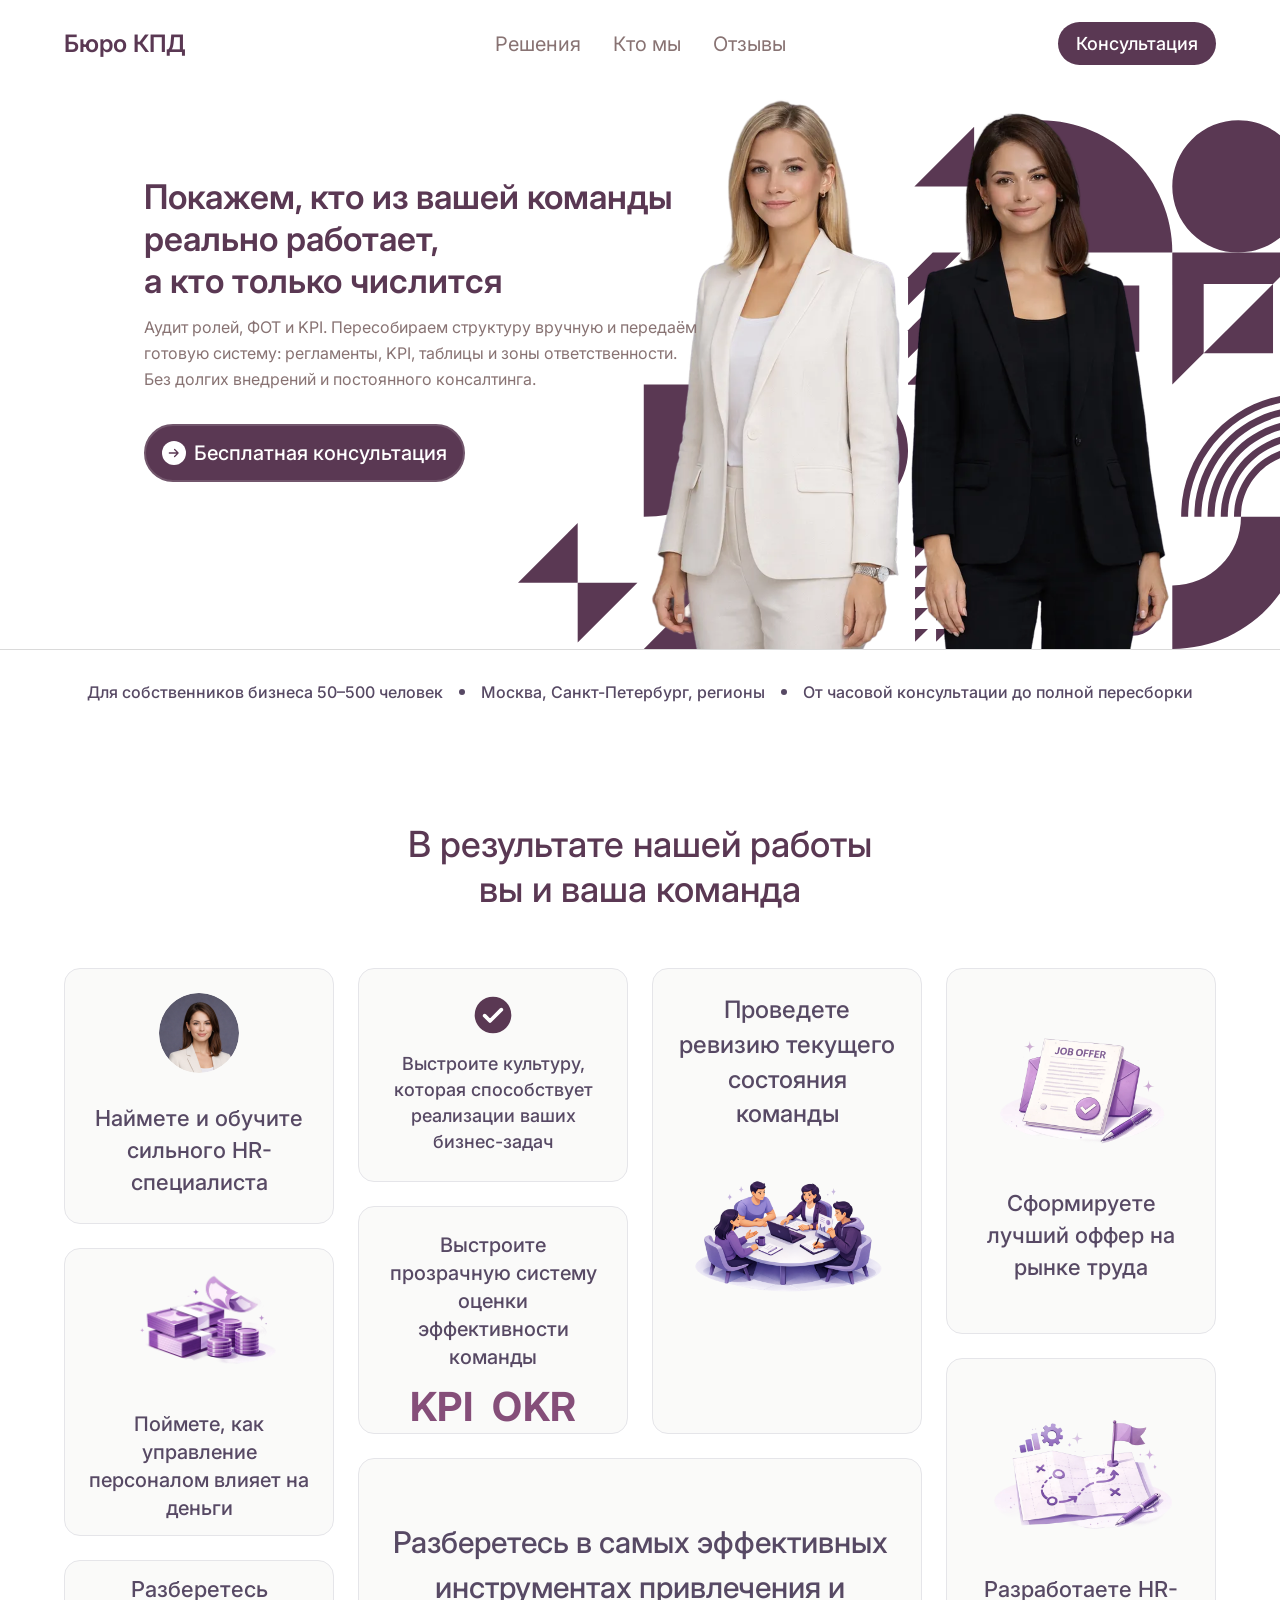
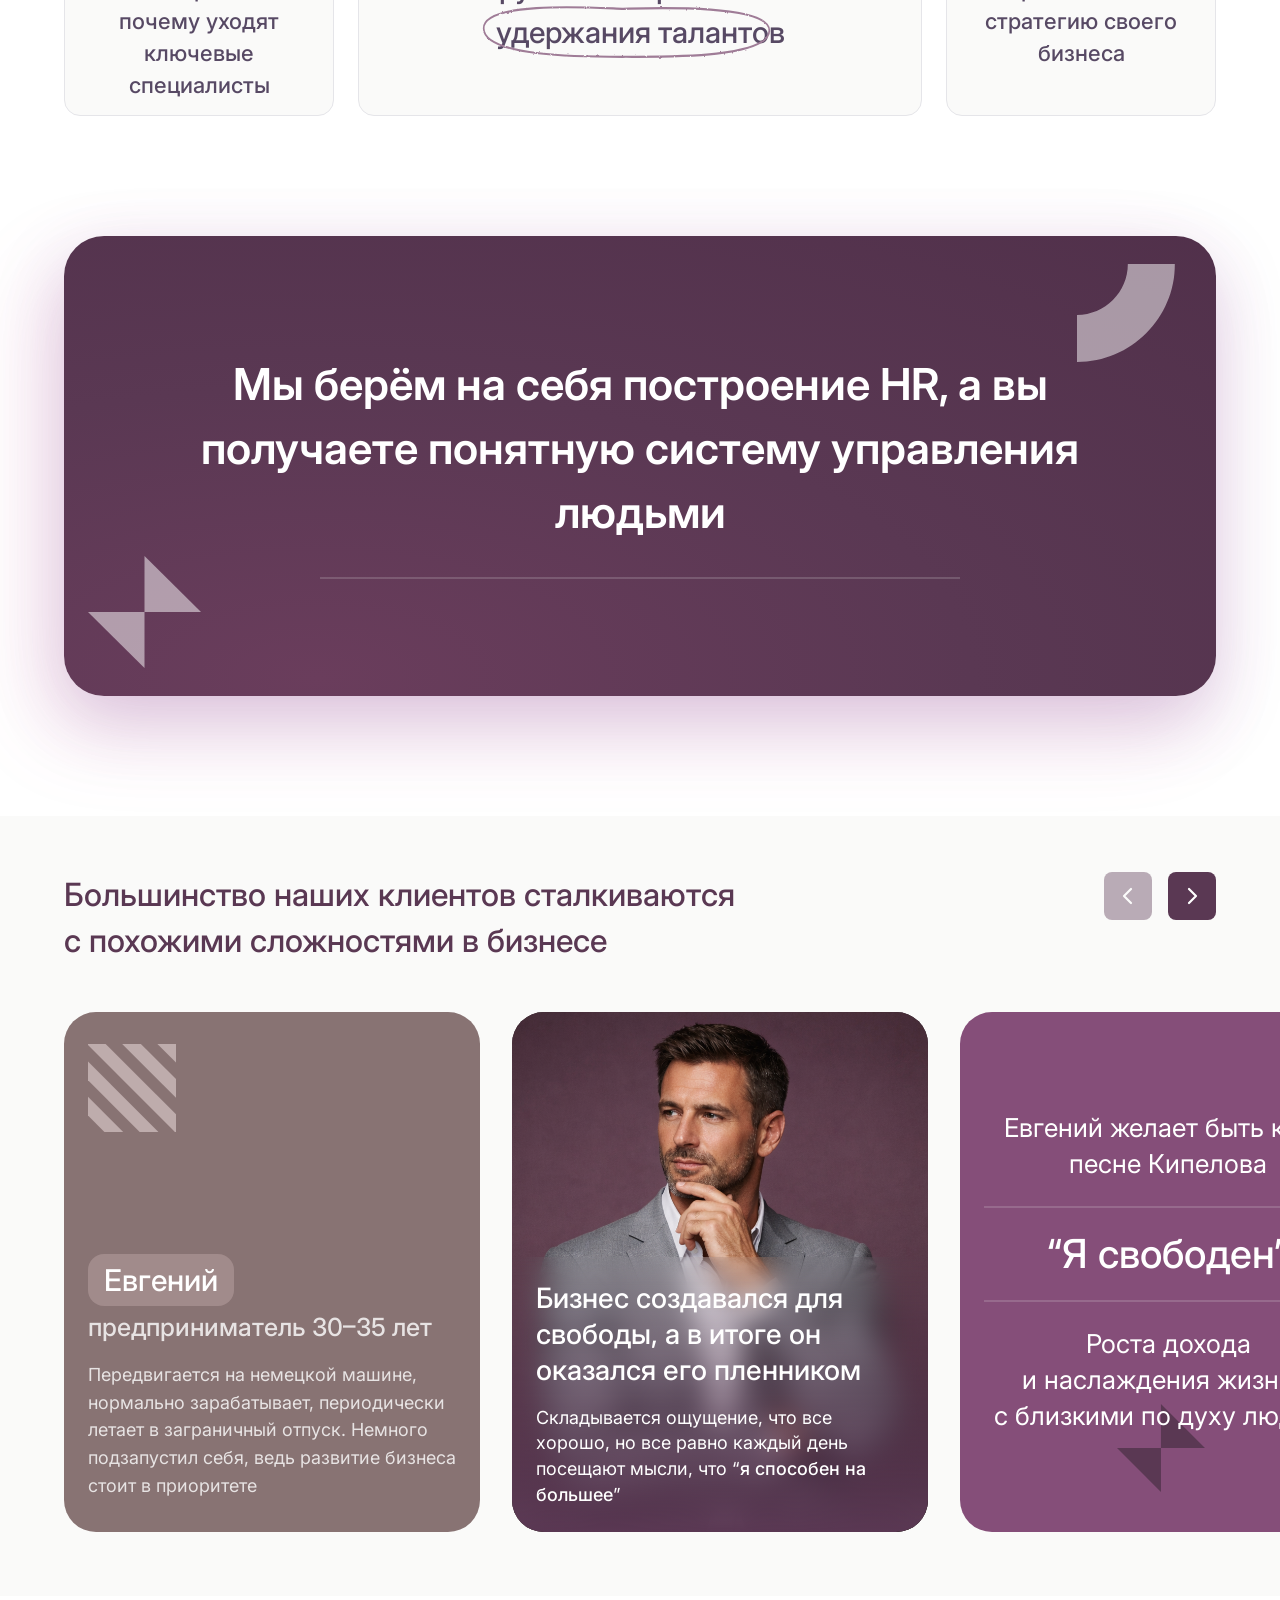
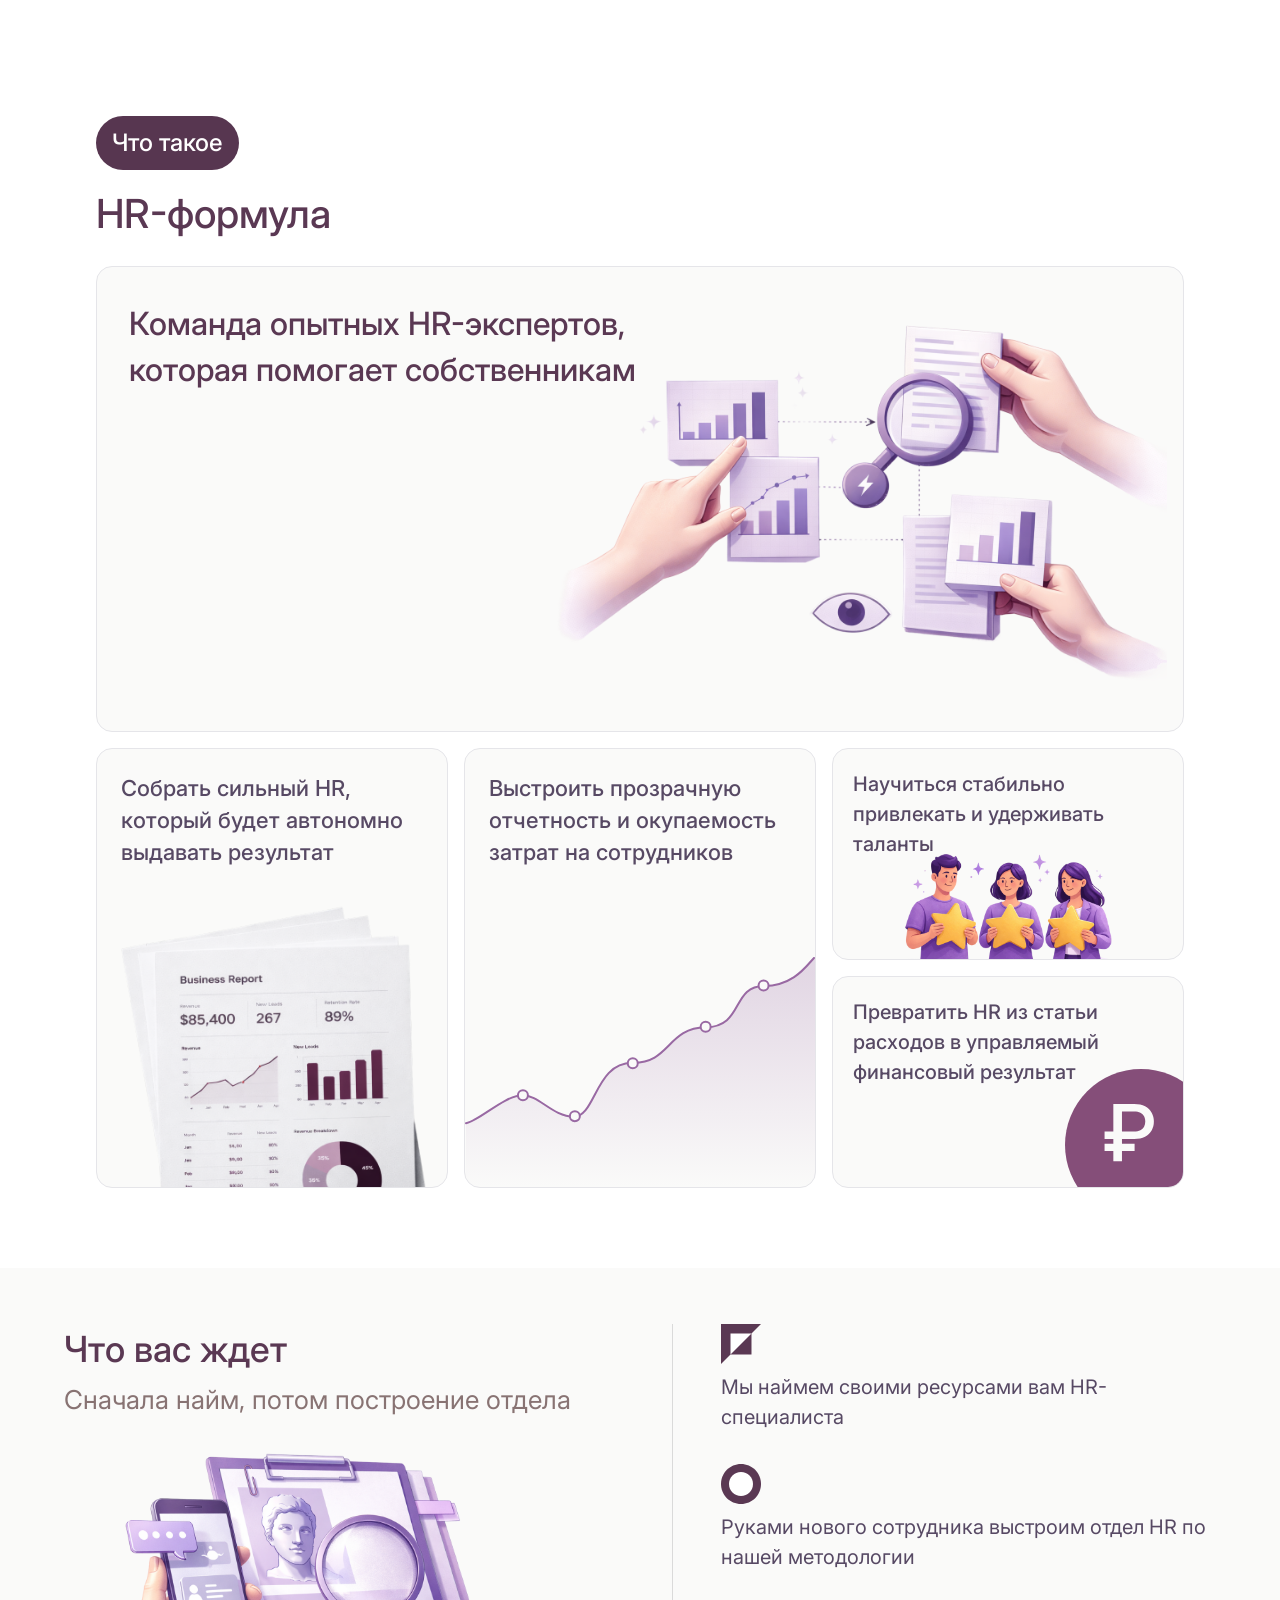
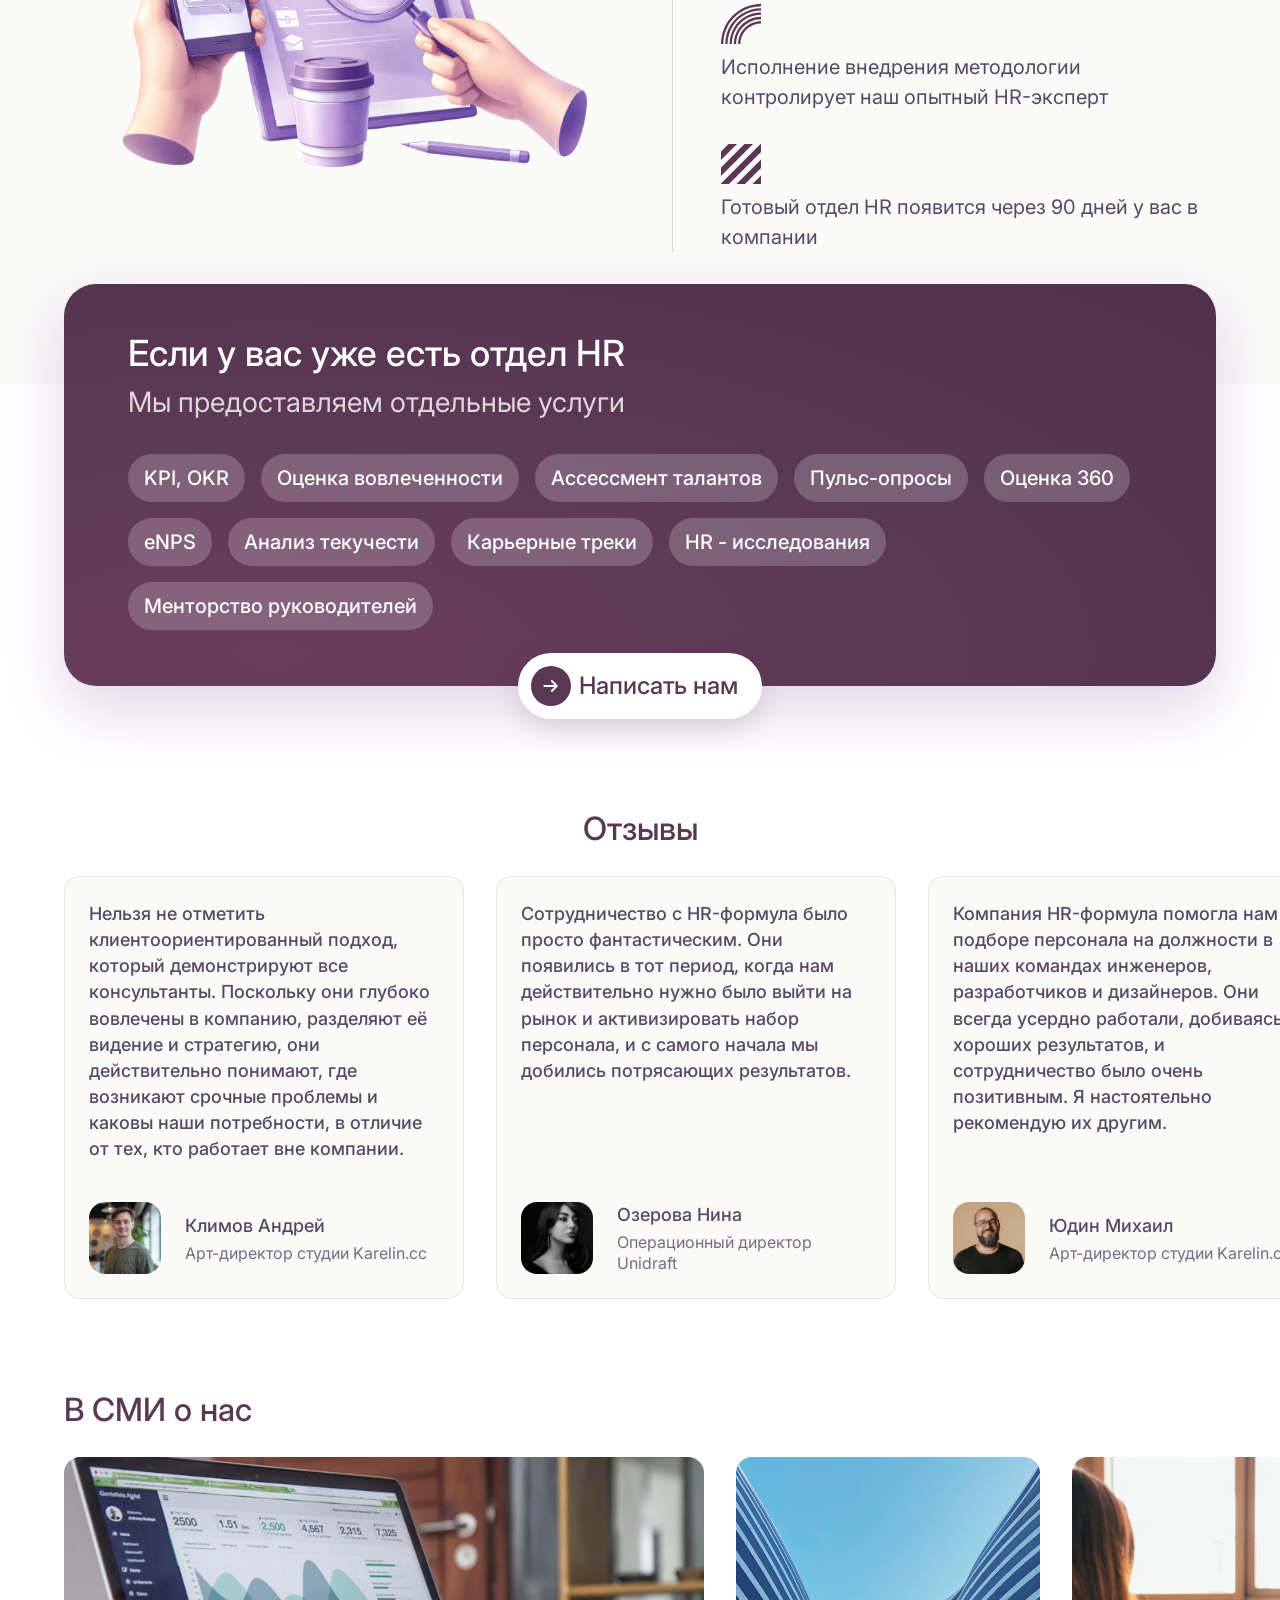
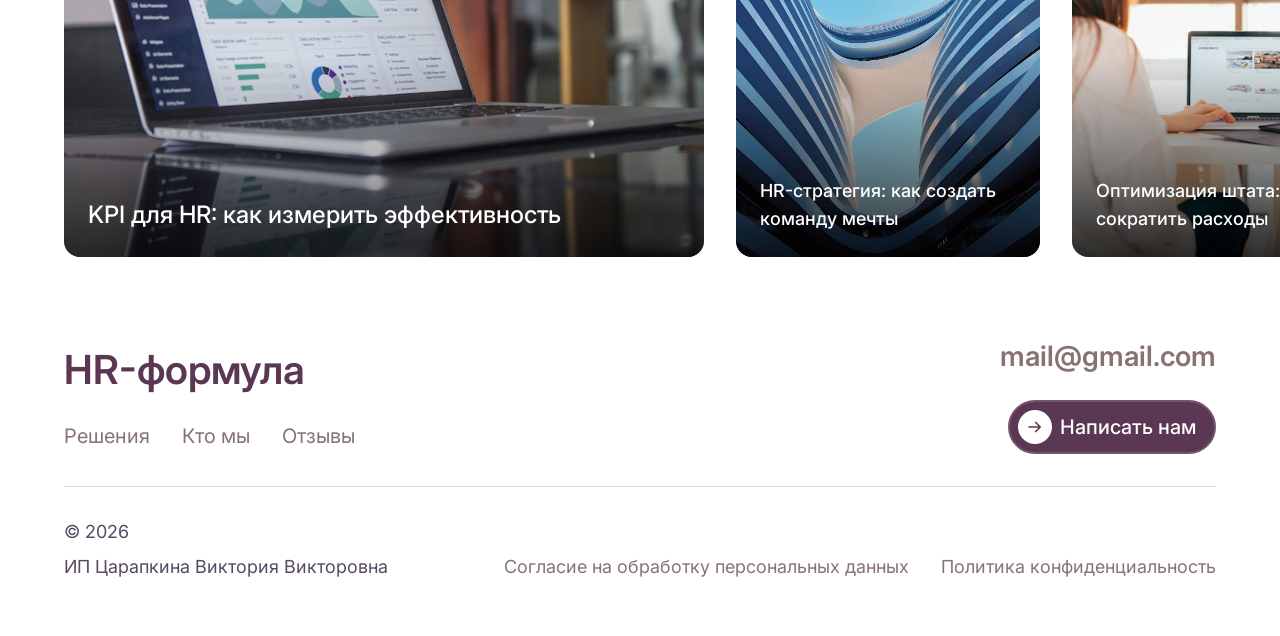
==== commit c4d7d049: "Update first block and header Updated first block information and header" ====
--- a/index.html
+++ b/index.html
@@ -8,13 +8,14 @@
   <link rel="preconnect" href="https://fonts.googleapis.com" />
   <link rel="preconnect" href="https://fonts.gstatic.com" crossorigin />
   <link href="https://fonts.googleapis.com/css2?family=Inter:wght@400;500;600&display=swap" rel="stylesheet" />
-  <link rel="stylesheet" href="styles.css" />
+  <!-- ?v=N — при правках стилей/скрипта увеличить число, чтобы сбросить кэш браузера -->
+  <link rel="stylesheet" href="styles.css?v=2" />
 </head>
 <body>
   <!-- ============ HEADER ============ -->
   <header class="header" id="header">
     <div class="header__inner container">
-      <a href="#" class="logo">HR-формула</a>
+      <a href="#" class="logo">Бюро КПД</a>
 
       <nav class="nav" id="nav" aria-label="Основная навигация">
         <ul class="nav__list">
@@ -30,7 +31,7 @@
         </div>
       </nav>
 
-      <a href="#contact" class="btn btn--pill header__cta">Написать нам</a>
+      <a href="#contact" class="btn btn--pill header__cta">Консультация</a>
 
       <button
         class="burger"
@@ -54,18 +55,22 @@
     <section class="hero">
       <div class="hero__inner container">
         <div class="hero__content">
-          <h1 class="hero__title">HR-формула</h1>
+          <h1 class="hero__title">
+            Покажем, кто из вашей команды реально работает,<br />
+            а кто только числится
+          </h1>
           <p class="hero__subtitle">
-            Построение автономной системы управления персоналом
-            для собственников бизнеса
+            Аудит ролей, ФОТ и KPI. Пересобираем структуру вручную
+            и передаём готовую систему: регламенты, KPI, таблицы и зоны
+            ответственности. Без долгих внедрений и постоянного консалтинга.
           </p>
           <a href="#contact" class="btn btn--cta">
             <span class="btn--cta__icon" aria-hidden="true">
-              <svg width="20" height="20" viewBox="0 0 24 24" fill="none" xmlns="http://www.w3.org/2000/svg">
+              <svg width="14" height="14" viewBox="0 0 24 24" fill="none" xmlns="http://www.w3.org/2000/svg">
                 <path d="M4 12h15M13 6l6 6-6 6" stroke="#5a3853" stroke-width="2.2" stroke-linecap="round" stroke-linejoin="round"/>
               </svg>
             </span>
-            Написать нам
+            Бесплатная консультация
           </a>
         </div>
 
@@ -150,7 +155,18 @@
               <path d="M275.58 311.622L134.391 311.622L134.391 452.811C212.364 452.811 275.58 389.595 275.58 311.622Z" fill="#5A3853"/>
             </g>
           </svg>
-          <img class="hero__photo" src="assets/team.png" alt="Две женщины — специалисты HR-формулы" />
+          <img class="hero__photo" src="assets/hero-pair.png" alt="Две женщины — консультанты Бюро КПД" />
+        </div>
+      </div>
+
+      <!-- инфо-полоса под разделителем (узел 2252:17) -->
+      <div class="hero__meta">
+        <div class="hero__meta-inner container">
+          <p>Для собственников бизнеса 50–500 человек</p>
+          <span class="hero__dot" aria-hidden="true"></span>
+          <p>Москва, Санкт-Петербург, регионы</p>
+          <span class="hero__dot" aria-hidden="true"></span>
+          <p>От часовой консультации до полной пересборки</p>
         </div>
       </div>
     </section>
@@ -504,6 +520,6 @@
     </div>
   </footer>
 
-  <script src="script.js"></script>
+  <script src="script.js?v=2"></script>
 </body>
 </html>
--- a/styles.css
+++ b/styles.css
@@ -173,14 +173,20 @@
   box-shadow: 0 8px 20px rgba(90, 56, 83, 0.28);
 }
 
+/* CTA в шапке — компактнее (по макету: 18px, 9/18) */
+.header__cta.btn--pill {
+  font-size: 18px;
+  padding: 9px 18px;
+}
+
 .btn--cta {
   background: var(--color-primary);
   border: 2px solid var(--color-primary-border);
   color: #fff;
-  font-size: 24px;
-  font-weight: 500;
-  gap: 12px;
-  padding: 11px 24px 11px 14px;
+  font-size: 20px;
+  font-weight: 500;
+  gap: 8px;
+  padding: 13px 16px;
   border-radius: var(--radius-pill);
 }
 
@@ -192,8 +198,8 @@
   display: inline-flex;
   align-items: center;
   justify-content: center;
-  width: 36px;
-  height: 36px;
+  width: 24px;
+  height: 24px;
   background: #fff;
   border-radius: 50%;
   flex-shrink: 0;
@@ -248,7 +254,6 @@
 .hero {
   position: relative;
   padding-top: var(--header-h);
-  border-bottom: 1px solid var(--color-divider);
   /* паттерн выходит за пределы контейнера — обрезаем по краю вьюпорта */
   overflow-x: clip;
 }
@@ -256,8 +261,10 @@
 .hero__inner {
   position: relative;
   display: flex;
-  align-items: center;
-  min-height: calc(740px - var(--header-h));
+  align-items: flex-start;
+  /* контент начинается на 88px ниже шапки (176 в макете), низ — на 649 */
+  padding-top: 88px;
+  min-height: calc(649px - var(--header-h));
 }
 
 .hero__content {
@@ -266,27 +273,55 @@
   display: flex;
   flex-direction: column;
   align-items: flex-start;
-  gap: 8px;
+  gap: 12px;
   padding-left: 80px;
-  max-width: 540px;
+  max-width: 640px; /* 560 контента + 80 паддинга */
 }
 
 .hero__title {
-  font-size: 48px;
+  font-size: 34px;
   font-weight: 600;
   color: var(--color-primary);
-  line-height: 1.1;
+  line-height: 42px;
 }
 
 .hero__subtitle {
-  font-size: 26px;
+  font-size: 16px;
   font-weight: 400;
-  line-height: 1.54;
+  line-height: 26px;
   color: var(--color-text-muted);
 }
 
 .hero__content .btn--cta {
-  margin-top: 32px;
+  margin-top: 20px; /* 32 в макете от текста, минус gap 12 */
+}
+
+/* инфо-полоса под разделителем (узел 2252:17) */
+.hero__meta {
+  border-top: 1px solid var(--color-divider);
+}
+
+.hero__meta-inner {
+  display: flex;
+  align-items: center;
+  justify-content: center;
+  gap: 16px;
+  padding-top: 32px;
+}
+
+.hero__meta-inner p {
+  font-size: 16px;
+  font-weight: 500;
+  line-height: 20px;
+  color: #574964;
+}
+
+.hero__dot {
+  flex-shrink: 0;
+  width: 6px;
+  height: 6px;
+  border-radius: 50%;
+  background: #574964;
 }
 
 /* визуальный слой: паттерн + фото, занимает правую часть экрана */
@@ -362,10 +397,11 @@
 .hero__photo {
   position: absolute;
   bottom: 0;
-  right: 6%;
-  width: auto;
-  height: 84%;
-  max-height: 620px;
+  /* правый край пары на 110px от края фрейма (110 / (62% от 1440)) */
+  right: 12.3%;
+  width: 548px;
+  max-width: 88%;
+  height: auto;
   z-index: 1;
   object-fit: contain;
 }
@@ -1209,14 +1245,48 @@
   color: var(--color-primary);
 }
 
+/* горизонтальная карусель с drag-to-scroll (как 4-й блок «Кейсы»):
+   новые карточки уходят вбок, а не переносятся на новую строку */
 .reviews__grid {
-  display: grid;
-  grid-template-columns: repeat(auto-fit, minmax(min(100%, 340px), 1fr));
+  display: flex;
   gap: 32px;
   align-items: stretch;
+  overflow-x: auto;
+  scroll-snap-type: x mandatory;
+  scroll-behavior: smooth;
+  /* full-bleed во всю ширину вьюпорта (как «Кейсы») — без белой полосы справа
+     на широких экранах; первая карточка выровнена с контейнером */
+  width: 100vw;
+  margin-inline: calc(50% - 50vw);
+  padding-inline: max(
+    var(--container-pad),
+    calc((100vw - var(--container-max)) / 2 + var(--container-pad))
+  );
+  scroll-padding-inline: max(
+    var(--container-pad),
+    calc((100vw - var(--container-max)) / 2 + var(--container-pad))
+  );
+  scrollbar-width: none;
+  cursor: grab;
+}
+.reviews__grid::-webkit-scrollbar {
+  display: none;
+}
+.reviews__grid.is-dragging {
+  cursor: grabbing;
+  scroll-snap-type: none;
+  scroll-behavior: auto;
+  user-select: none;
+}
+.reviews__grid img,
+.press__grid img {
+  -webkit-user-drag: none;
+  user-select: none;
 }
 
 .reviews__card {
+  flex: 0 0 400px;
+  scroll-snap-align: start;
   display: flex;
   flex-direction: column;
   justify-content: space-between;
@@ -1283,14 +1353,42 @@
   color: var(--color-primary);
 }
 
+/* горизонтальная карусель с drag-to-scroll: большая карточка + маленькие,
+   новые карточки уходят вбок, а не переносятся на новую строку */
 .press__grid {
-  display: grid;
-  grid-template-columns: 640fr 304fr 304fr;
+  display: flex;
   gap: 32px;
+  overflow-x: auto;
+  scroll-snap-type: x mandatory;
+  scroll-behavior: smooth;
+  /* full-bleed во всю ширину вьюпорта (как «Кейсы») — без белой полосы справа */
+  width: 100vw;
+  margin-inline: calc(50% - 50vw);
+  padding-inline: max(
+    var(--container-pad),
+    calc((100vw - var(--container-max)) / 2 + var(--container-pad))
+  );
+  scroll-padding-inline: max(
+    var(--container-pad),
+    calc((100vw - var(--container-max)) / 2 + var(--container-pad))
+  );
+  scrollbar-width: none;
+  cursor: grab;
+}
+.press__grid::-webkit-scrollbar {
+  display: none;
+}
+.press__grid.is-dragging {
+  cursor: grabbing;
+  scroll-snap-type: none;
+  scroll-behavior: auto;
+  user-select: none;
 }
 
 .press__card {
   position: relative;
+  flex: 0 0 304px;
+  scroll-snap-align: start;
   display: flex;
   align-items: flex-end;
   height: 400px;
@@ -1299,6 +1397,11 @@
   overflow: hidden;
   color: #fff;
   text-decoration: none;
+  -webkit-user-drag: none;
+}
+
+.press__card--big {
+  flex-basis: 640px;
 }
 
 .press__img {
@@ -1467,33 +1570,28 @@
   }
   .hero__content {
     padding-left: 0;
-    max-width: 460px;
-  }
-  .hero__title {
-    font-size: 42px;
-  }
-  .hero__subtitle {
-    font-size: 22px;
+    max-width: 500px;
+  }
+  .hero__photo {
+    width: 480px;
+    right: 6%;
   }
 }
 
 /* Tablet */
 @media (max-width: 1024px) {
   .hero__inner {
-    min-height: calc(700px - var(--header-h));
+    min-height: calc(600px - var(--header-h));
   }
   .hero__content {
-    max-width: 380px;
+    max-width: 420px;
   }
   .hero__media {
     width: 56%;
   }
   .hero__photo {
-    height: 76%;
+    width: 400px;
     right: 2%;
-  }
-  .btn--cta {
-    font-size: 20px;
   }
   .cta__card {
     min-height: 380px;
@@ -1540,13 +1638,7 @@
     min-height: 180px;
   }
 
-  /* press: большая карточка на всю ширину, две маленькие — в ряд под ней */
-  .press__grid {
-    grid-template-columns: 1fr 1fr;
-  }
-  .press__card--big {
-    grid-column: 1 / -1;
-  }
+  /* press: карусель остаётся, карточки ниже на планшете */
   .press__card {
     height: 300px;
   }
@@ -1801,16 +1893,28 @@
   }
 
   .hero__title {
-    font-size: 34px;
+    font-size: 28px;
+    line-height: 36px;
   }
 
   .hero__subtitle {
-    font-size: 18px;
-    line-height: 1.5;
+    font-size: 16px;
+    line-height: 26px;
   }
 
   .hero__content .btn--cta {
-    margin-top: 24px;
+    margin-top: 16px;
+  }
+
+  /* инфо-полоса — в столбик, без точек */
+  .hero__meta-inner {
+    flex-direction: column;
+    align-items: flex-start;
+    gap: 10px;
+    padding-top: 24px;
+  }
+  .hero__dot {
+    display: none;
   }
 
   /* паттерн + фото — отдельная сцена под текстом */
@@ -2069,11 +2173,18 @@
   .press__title {
     font-size: 26px;
   }
+  /* на мобиле «СМИ» — обратно в вертикальную стопку (не карусель) */
   .press__grid {
+    display: grid;
     grid-template-columns: 1fr;
     gap: 16px;
+    width: auto;
+    margin-inline: 0;
+    padding-inline: 0;
+    overflow-x: visible;
   }
   .press__card {
+    flex: none;
     height: 220px;
   }
   .press__caption {
@@ -2120,18 +2231,12 @@
 
 @media (max-width: 420px) {
   .hero__title {
-    font-size: 28px;
-  }
-  .hero__subtitle {
-    font-size: 16px;
+    font-size: 24px;
+    line-height: 32px;
   }
   .btn--cta {
     font-size: 18px;
-    padding: 9px 18px 9px 12px;
-  }
-  .btn--cta__icon {
-    width: 30px;
-    height: 30px;
+    padding: 11px 14px;
   }
 }
 
